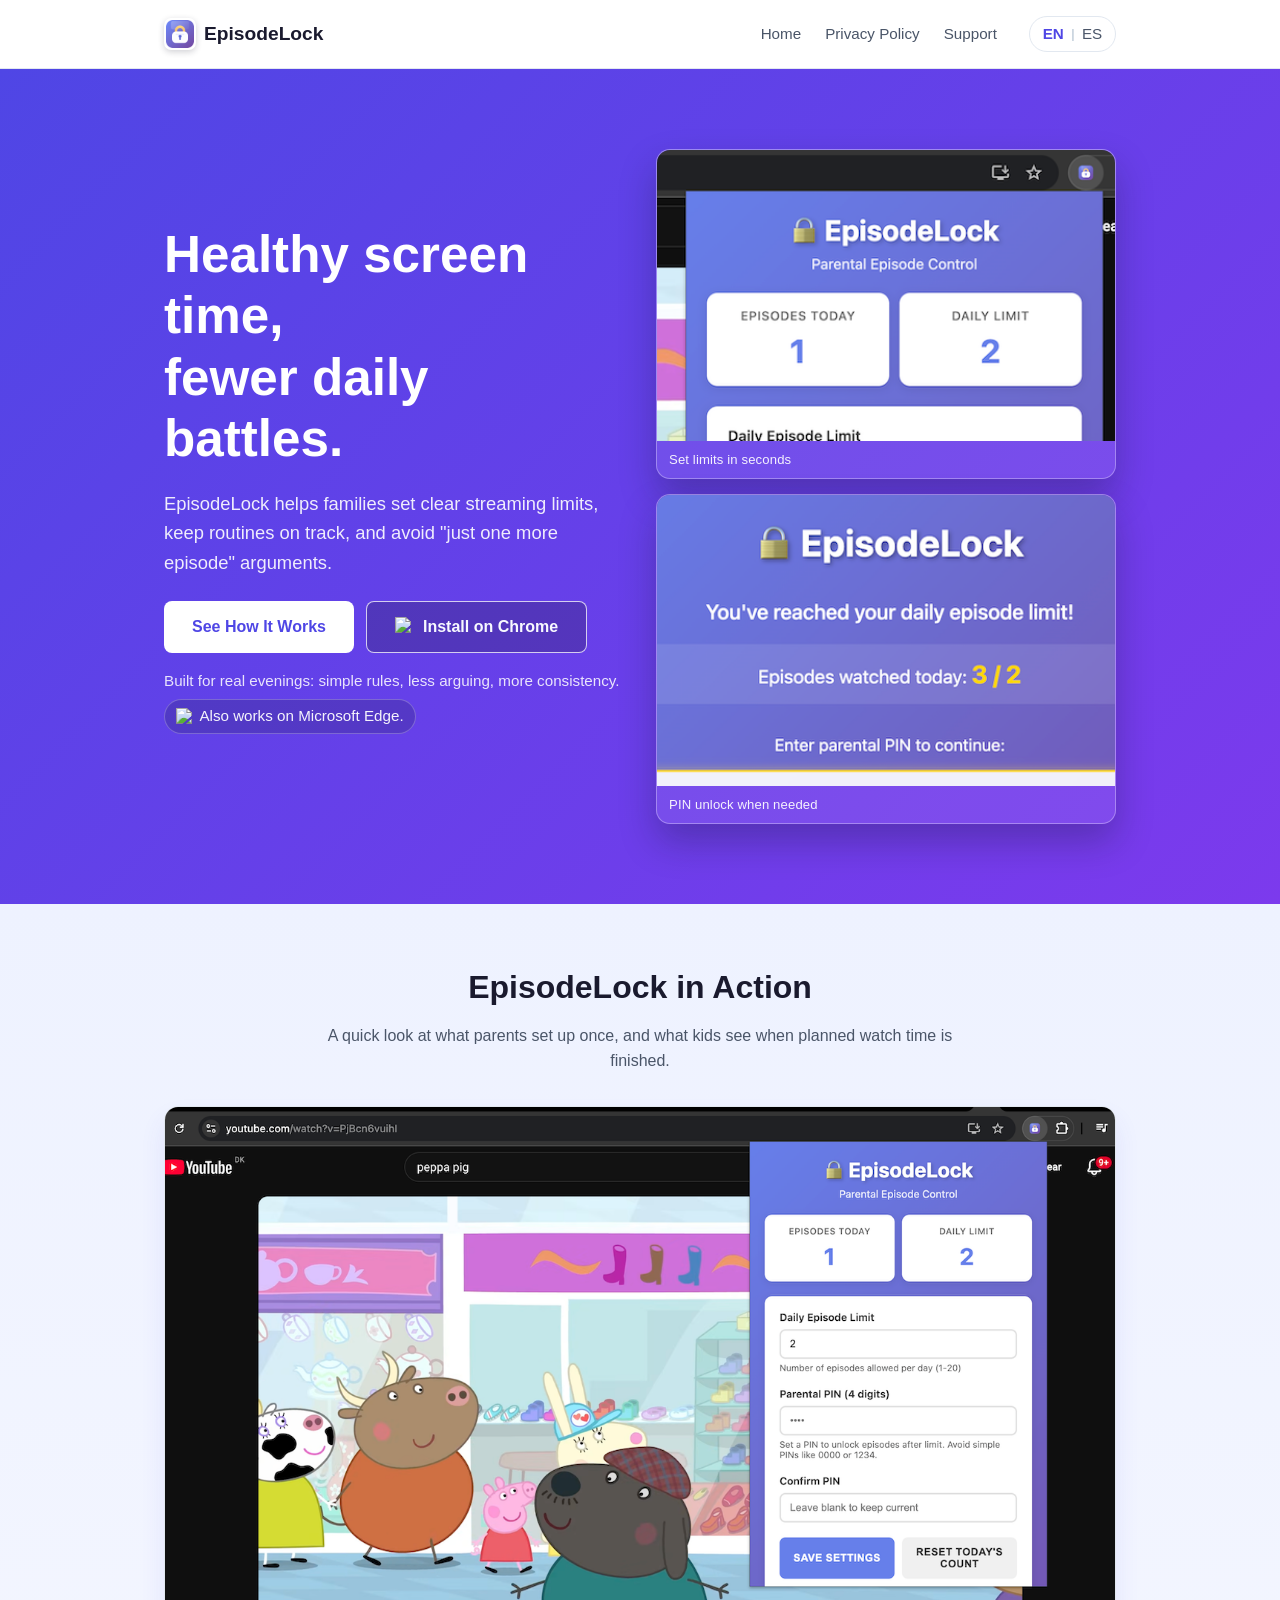
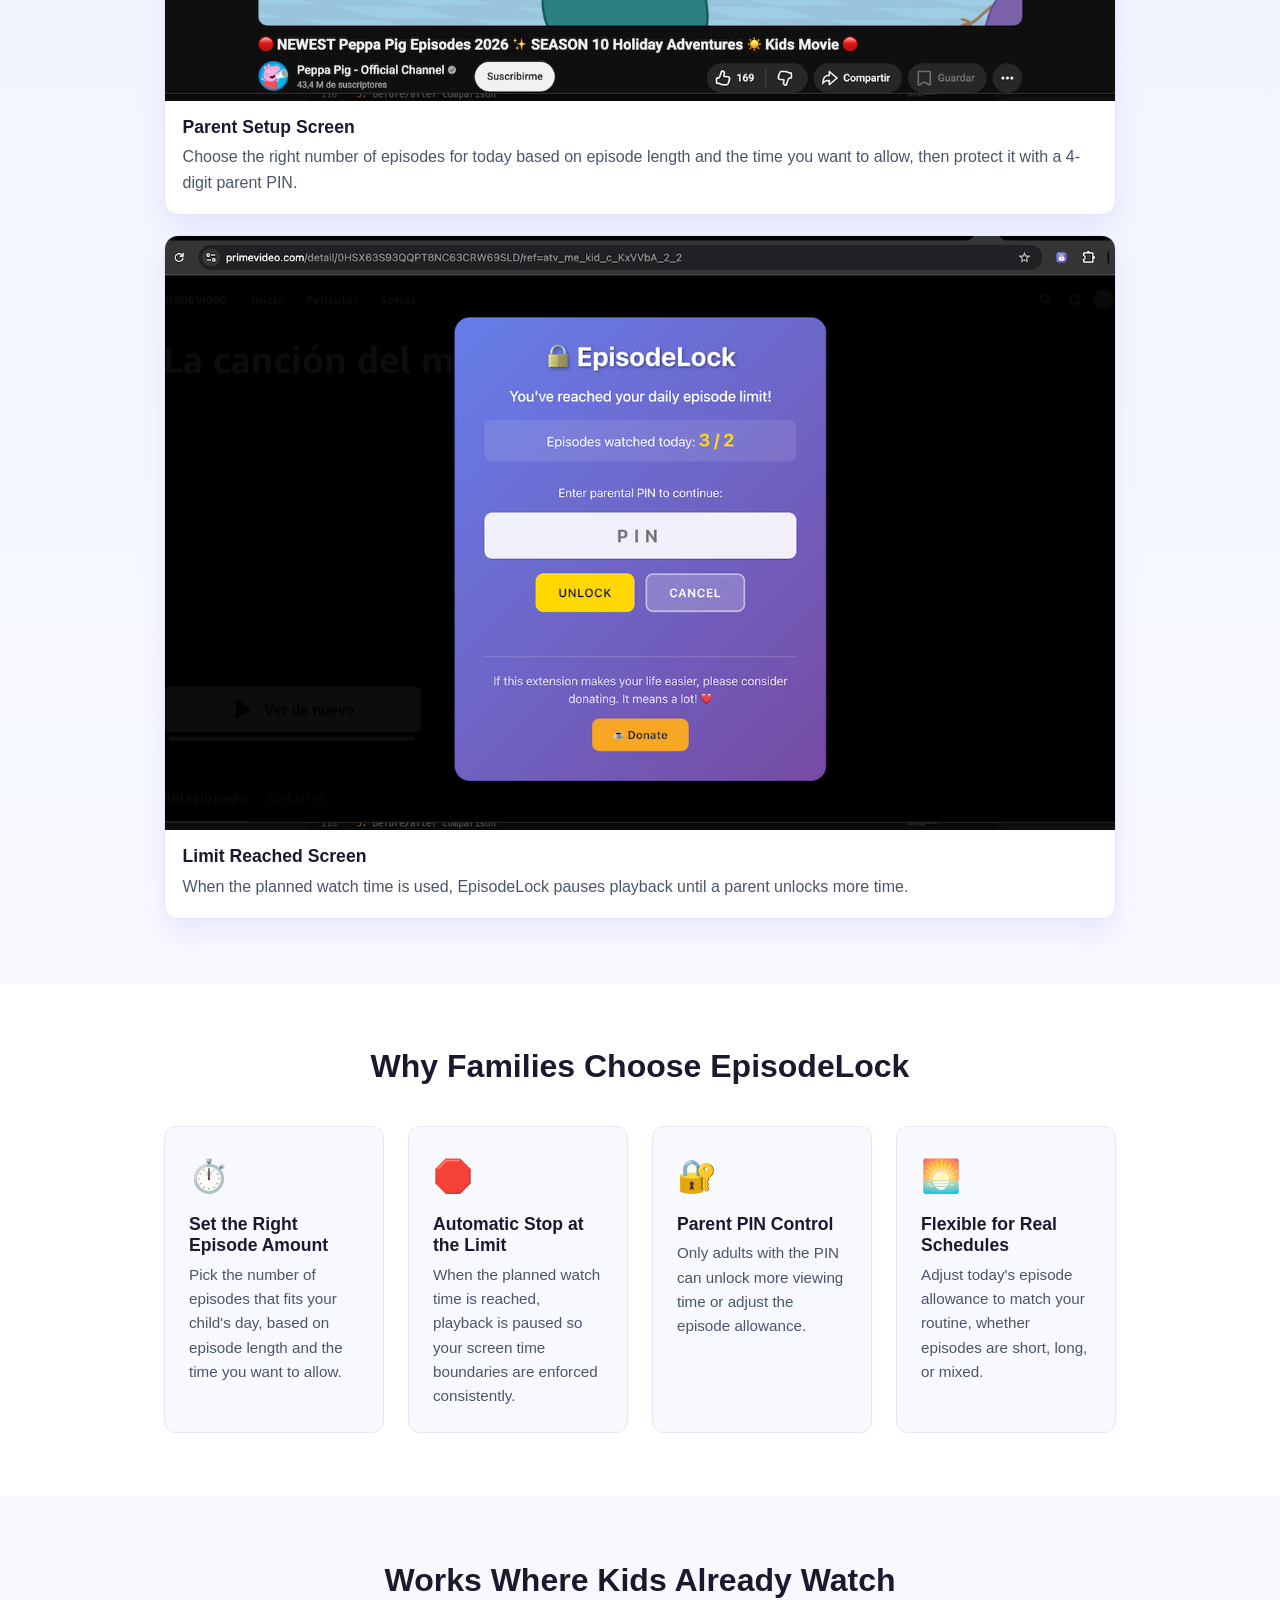
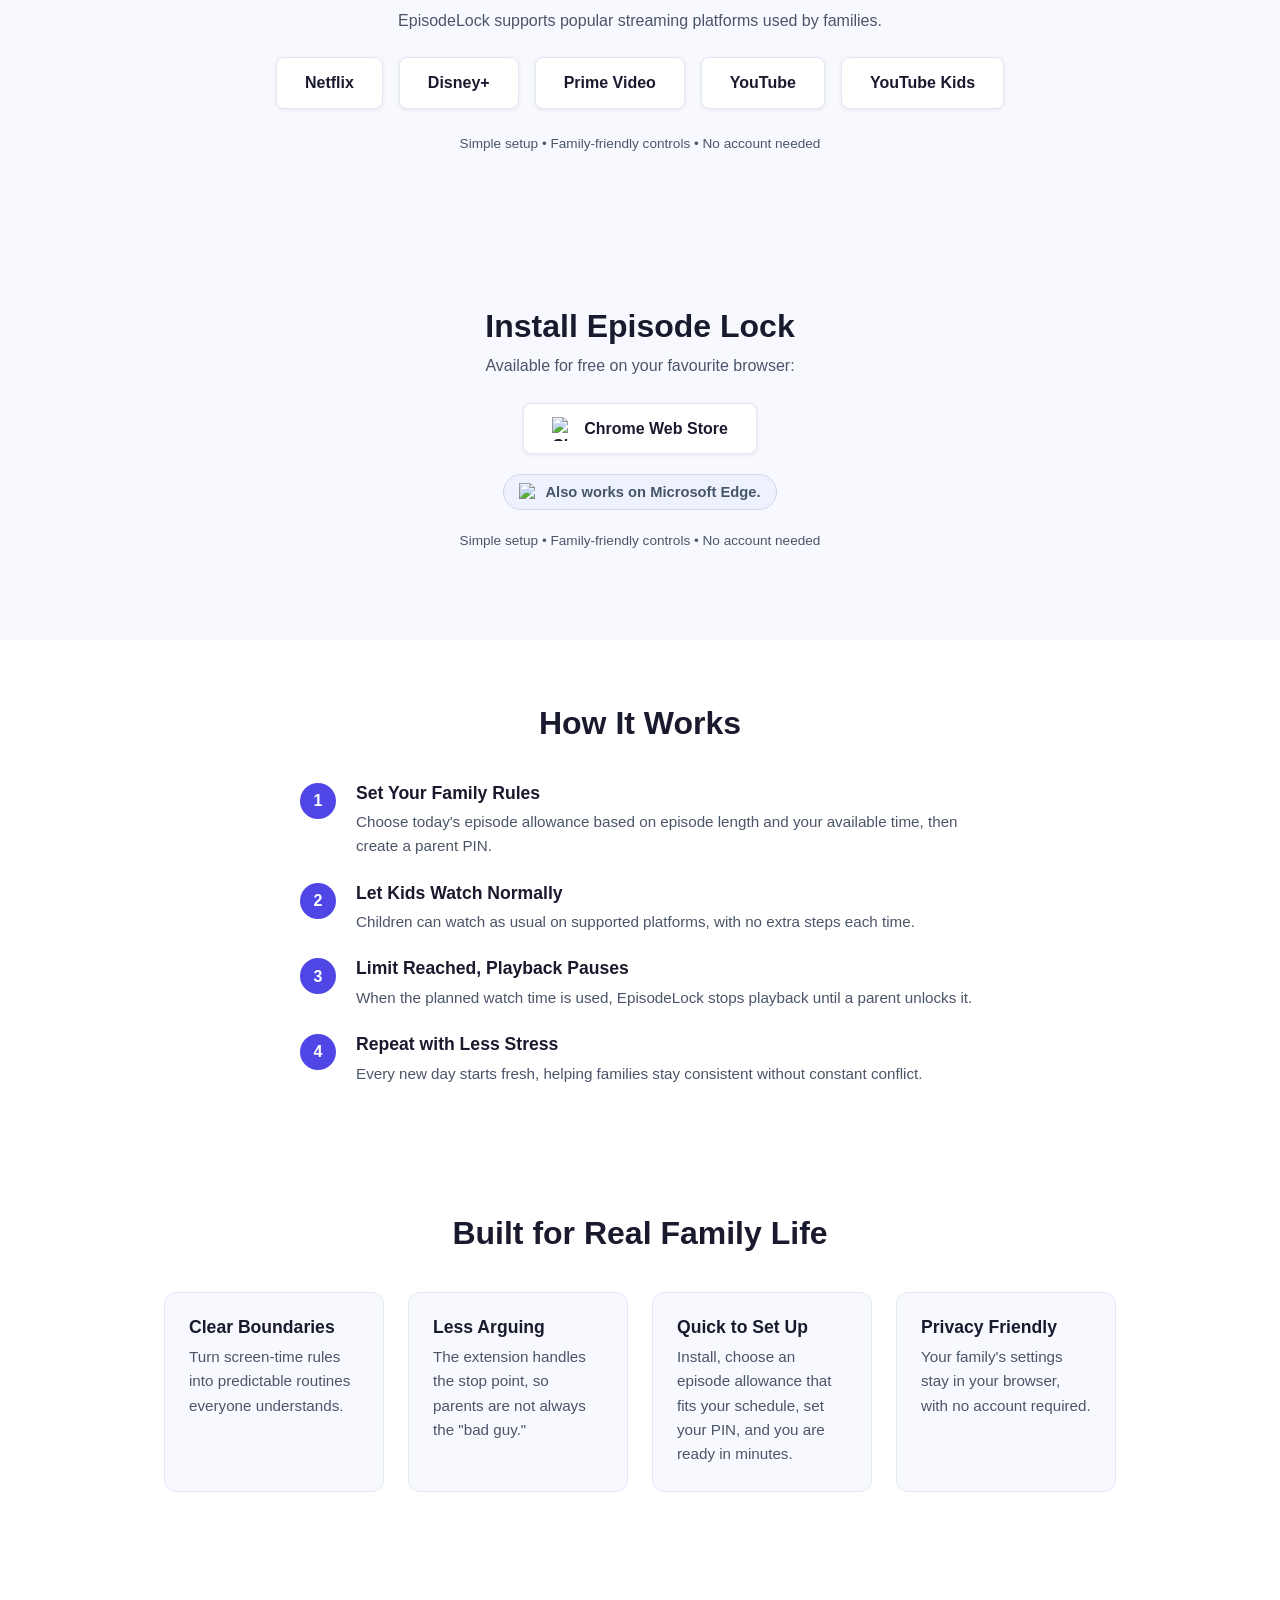
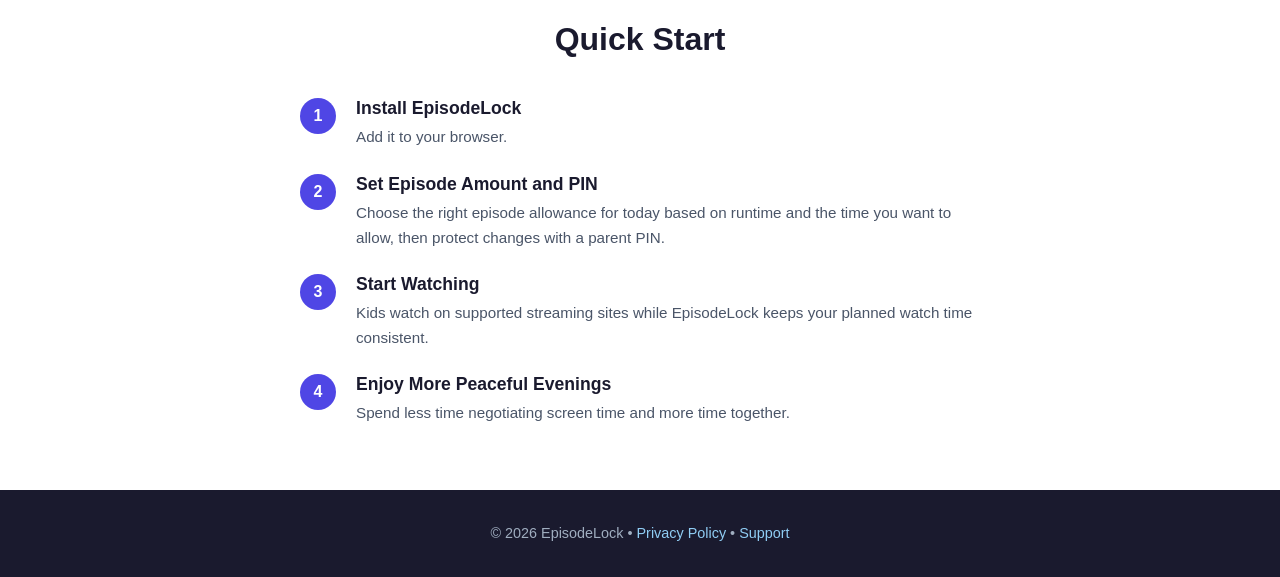
==== index.html @ 313ace05 "fix: use absolute URLs for og:image and twitter:image meta tags Agent-Logs-Url: https://github.com/j" ====
<!DOCTYPE html>
<html lang="en">
<head>
  <meta charset="UTF-8" />
  <meta name="viewport" content="width=device-width, initial-scale=1.0" />
  <title>EpisodeLock - Browser Extension</title>
  <meta name="description" content="EpisodeLock helps families choose the right number of episodes based on episode length and available screen time, with simple PIN-protected controls." />
  <meta property="og:title" content="EpisodeLock - Browser Extension" />
  <meta property="og:description" content="Set the right episode allowance for today based on runtime and available time, with PIN-protected controls that reduce screen-time battles." />
  <meta property="og:image" content="https://jorsang1.github.io/episode-lock-info/images/episodelock-1400x280.png" />
  <meta property="og:type" content="website" />
  <meta name="twitter:card" content="summary_large_image" />
  <meta name="twitter:title" content="EpisodeLock - Browser Extension" />
  <meta name="twitter:description" content="Healthy screen time, fewer daily battles." />
  <meta name="twitter:image" content="https://jorsang1.github.io/episode-lock-info/images/episodelock-1400x280.png" />
  <meta name="google-site-verification" content="Gxya4BKKvPz0ZRRCzI59d0jBQWwYdfY_q6pcaC4H4JQ" />
  <link rel="alternate" hreflang="en" href="https://jorsang1.github.io/episode-lock-info/index.html" />
  <link rel="alternate" hreflang="es-ES" href="https://jorsang1.github.io/episode-lock-info/es/index.html" />
  <link rel="alternate" hreflang="x-default" href="https://jorsang1.github.io/episode-lock-info/index.html" />
  <link rel="canonical" href="https://jorsang1.github.io/episode-lock-info/index.html" />
  <link rel="icon" type="image/png" sizes="16x16" href="icons/icon16.png" />
  <link rel="icon" type="image/png" sizes="48x48" href="icons/icon48.png" />
  <link rel="apple-touch-icon" sizes="128x128" href="icons/icon128.png" />
  <link rel="stylesheet" href="style.css" />
</head>
<body>
  <header class="site-header">
    <div class="container">
      <div class="logo">
        <img class="logo-icon-image" src="icons/icon48.png" width="32" height="32" alt="EpisodeLock logo" />
        <span class="logo-text">EpisodeLock</span>
      </div>
      <nav>
        <a href="index.html">Home</a>
        <a href="privacy.html">Privacy Policy</a>
        <a href="support.html">Support</a>
        <div class="locale-switcher" aria-label="Language selector">
          <a href="index.html" class="locale-link active" hreflang="en" aria-current="true">EN</a>
          <span class="locale-sep" aria-hidden="true">|</span>
          <a href="es/index.html" class="locale-link" hreflang="es-ES">ES</a>
        </div>
      </nav>
    </div>
  </header>

  <main>
    <section class="hero">
      <div class="container">
        <div class="hero-grid">
          <div class="hero-copy">
            <h1>Healthy screen time,<br />fewer daily battles.</h1>
            <p class="hero-subtitle">
              EpisodeLock helps families set clear streaming limits, keep routines on track,
              and avoid "just one more episode" arguments.
            </p>
            <div class="hero-actions">
              <a href="#how-it-works" class="btn btn-primary">See How It Works</a>
              <a href="https://chromewebstore.google.com/detail/episodelock/emfifgaajiljdgepebdibnikncleecpb" class="btn btn-ghost" target="_blank" rel="noopener noreferrer"><img src="https://upload.wikimedia.org/wikipedia/commons/a/a5/Google_Chrome_icon_%28September_2014%29.svg" alt="Chrome" width="20" height="20" /> Install on Chrome</a>
            </div>
            <p class="hero-note hero-note-main">Built for real evenings: simple rules, less arguing, more consistency.</p>
            <p class="hero-note hero-note-support"><img class="hero-note-icon" src="https://upload.wikimedia.org/wikipedia/commons/9/98/Microsoft_Edge_logo_%282019%29.svg" alt="Edge" width="16" height="16" /> Also works on Microsoft Edge.</p>
          </div>
          <div class="hero-media" aria-label="EpisodeLock interface previews">
            <figure class="hero-shot hero-shot-settings">
              <img src="images/episodelock-440x280%20-%201.png" alt="EpisodeLock settings panel showing episode allowance based on runtime and parental PIN controls" width="440" height="280" />
              <figcaption>Set limits in seconds</figcaption>
            </figure>
            <figure class="hero-shot hero-shot-limit">
              <img src="images/episodelock-440x280%20-%202.png" alt="EpisodeLock limit reached modal requesting parental PIN" width="440" height="280" />
              <figcaption>PIN unlock when needed</figcaption>
            </figure>
          </div>
        </div>
      </div>
    </section>

    <section class="showcase" id="in-action">
      <div class="container">
        <h2>EpisodeLock in Action</h2>
        <p class="showcase-subtitle">A quick look at what parents set up once, and what kids see when planned watch time is finished.</p>
        <div class="showcase-grid">
          <article class="showcase-card">
            <img src="images/episodelock-1280x800%20-%201%20-%20options.png" alt="EpisodeLock options panel displayed over a streaming page" loading="lazy" width="1280" height="800" />
            <div class="showcase-copy">
              <h3>Parent Setup Screen</h3>
              <p>Choose the right number of episodes for today based on episode length and the time you want to allow, then protect it with a 4-digit parent PIN.</p>
            </div>
          </article>
          <article class="showcase-card">
            <img src="images/episodelock-1280x800%20-%202%20-%20limit%20reach.png" alt="EpisodeLock limit reached modal showing the child watched more episodes than allowed" loading="lazy" width="1280" height="800" />
            <div class="showcase-copy">
              <h3>Limit Reached Screen</h3>
              <p>When the planned watch time is used, EpisodeLock pauses playback until a parent unlocks more time.</p>
            </div>
          </article>
        </div>
      </div>
    </section>

    <section class="features" id="features">
      <div class="container">
        <h2>Why Families Choose EpisodeLock</h2>
        <div class="feature-grid">
          <div class="feature-card">
            <div class="feature-icon">⏱️</div>
            <h3>Set the Right Episode Amount</h3>
            <p>Pick the number of episodes that fits your child&apos;s day, based on episode length and the time you want to allow.</p>
          </div>
          <div class="feature-card">
            <div class="feature-icon">🛑</div>
            <h3>Automatic Stop at the Limit</h3>
            <p>When the planned watch time is reached, playback is paused so your screen time boundaries are enforced consistently.</p>
          </div>
          <div class="feature-card">
            <div class="feature-icon">🔐</div>
            <h3>Parent PIN Control</h3>
            <p>Only adults with the PIN can unlock more viewing time or adjust the episode allowance.</p>
          </div>
          <div class="feature-card">
            <div class="feature-icon">🌅</div>
            <h3>Flexible for Real Schedules</h3>
            <p>Adjust today&apos;s episode allowance to match your routine, whether episodes are short, long, or mixed.</p>
          </div>
        </div>
      </div>
    </section>

    <section class="install" id="platforms">
      <div class="container">
        <h2>Works Where Kids Already Watch</h2>
        <p>EpisodeLock supports popular streaming platforms used by families.</p>
        <div class="install-buttons">
          <span class="btn btn-browser">Netflix</span>
          <span class="btn btn-browser">Disney+</span>
          <span class="btn btn-browser">Prime Video</span>
          <span class="btn btn-browser">YouTube</span>
          <span class="btn btn-browser">YouTube Kids</span>
        </div>
        <p class="note">Simple setup &bull; Family-friendly controls &bull; No account needed</p>
      </div>
    </section>

    <section class="install" id="install">
      <div class="container">
        <h2>Install Episode Lock</h2>
        <p>Available for free on your favourite browser:</p>
        <div class="install-buttons">
          <a href="https://chromewebstore.google.com/detail/episodelock/emfifgaajiljdgepebdibnikncleecpb" class="btn btn-browser" target="_blank">
            <img src="https://upload.wikimedia.org/wikipedia/commons/a/a5/Google_Chrome_icon_%28September_2014%29.svg" alt="Chrome" width="24" height="24" />
            Chrome Web Store
          </a>
          <!-- <a href="#" class="btn btn-browser">
            <img src="https://upload.wikimedia.org/wikipedia/commons/a/a0/Firefox_logo%2C_2019.svg" alt="Firefox" width="24" height="24" />
            Firefox Add-ons
          </a> -->
        </div>
        <p class="note install-support-note"><img src="https://upload.wikimedia.org/wikipedia/commons/9/98/Microsoft_Edge_logo_%282019%29.svg" alt="Edge" width="16" height="16" /> Also works on Microsoft Edge.</p>
        <p class="note">Simple setup &bull; Family-friendly controls &bull; No account needed</p>
      </div>

    </section>


    <section class="how-it-works" id="how-it-works">
      <div class="container">
        <h2>How It Works</h2>
        <ol class="steps">
          <li>
            <span class="step-number">1</span>
            <div>
              <h3>Set Your Family Rules</h3>
              <p>Choose today&apos;s episode allowance based on episode length and your available time, then create a parent PIN.</p>
            </div>
          </li>
          <li>
            <span class="step-number">2</span>
            <div>
              <h3>Let Kids Watch Normally</h3>
              <p>Children can watch as usual on supported platforms, with no extra steps each time.</p>
            </div>
          </li>
          <li>
            <span class="step-number">3</span>
            <div>
              <h3>Limit Reached, Playback Pauses</h3>
              <p>When the planned watch time is used, EpisodeLock stops playback until a parent unlocks it.</p>
            </div>
          </li>
          <li>
            <span class="step-number">4</span>
            <div>
              <h3>Repeat with Less Stress</h3>
              <p>Every new day starts fresh, helping families stay consistent without constant conflict.</p>
            </div>
          </li>
        </ol>
      </div>
    </section>

    <section class="features" id="benefits">
      <div class="container">
        <h2>Built for Real Family Life</h2>
        <div class="feature-grid">
          <div class="feature-card">
            <h3>Clear Boundaries</h3>
            <p>Turn screen-time rules into predictable routines everyone understands.</p>
          </div>
          <div class="feature-card">
            <h3>Less Arguing</h3>
            <p>The extension handles the stop point, so parents are not always the "bad guy."</p>
          </div>
          <div class="feature-card">
            <h3>Quick to Set Up</h3>
            <p>Install, choose an episode allowance that fits your schedule, set your PIN, and you are ready in minutes.</p>
          </div>
          <div class="feature-card">
            <h3>Privacy Friendly</h3>
            <p>Your family&apos;s settings stay in your browser, with no account required.</p>
          </div>
        </div>
      </div>
    </section>

    <section class="how-it-works" id="quick-start">
      <div class="container">
        <h2>Quick Start</h2>
        <ol class="steps">
          <li>
            <span class="step-number">1</span>
            <div>
              <h3>Install EpisodeLock</h3>
              <p>Add it to your browser.</p>
            </div>
          </li>
          <li>
            <span class="step-number">2</span>
            <div>
              <h3>Set Episode Amount and PIN</h3>
              <p>Choose the right episode allowance for today based on runtime and the time you want to allow, then protect changes with a parent PIN.</p>
            </div>
          </li>
          <li>
            <span class="step-number">3</span>
            <div>
              <h3>Start Watching</h3>
              <p>Kids watch on supported streaming sites while EpisodeLock keeps your planned watch time consistent.</p>
            </div>
          </li>
          <li>
            <span class="step-number">4</span>
            <div>
              <h3>Enjoy More Peaceful Evenings</h3>
              <p>Spend less time negotiating screen time and more time together.</p>
            </div>
          </li>
        </ol>
      </div>
    </section>
  </main>

  <footer class="site-footer">
    <div class="container">
      <p>&copy; 2026 EpisodeLock &bull; <a href="privacy.html">Privacy Policy</a> &bull; <a href="support.html">Support</a></p>
    </div>
  </footer>
</body>
</html>
---- style.css ----
/* =============================================
   Episode Lock – Global Stylesheet
   ============================================= */

/* ----- Reset & Base ----- */
*, *::before, *::after {
  box-sizing: border-box;
  margin: 0;
  padding: 0;
}

html {
  scroll-behavior: smooth;
}

body {
  font-family: -apple-system, BlinkMacSystemFont, "Segoe UI", Roboto, Helvetica, Arial, sans-serif;
  font-size: 16px;
  line-height: 1.6;
  color: #1a1a2e;
  background: #f8f9ff;
}

/* ----- Layout ----- */
.container {
  max-width: 1000px;
  margin: 0 auto;
  padding: 0 1.5rem;
}

/* ----- Typography ----- */
h1, h2, h3 {
  line-height: 1.2;
  font-weight: 700;
}

h1 { font-size: clamp(2rem, 5vw, 3.2rem); }
h2 { font-size: clamp(1.4rem, 3vw, 2rem); margin-bottom: 1rem; }
h3 { font-size: 1.1rem; margin-bottom: 0.4rem; }

a {
  color: #4f46e5;
  text-decoration: none;
}
a:hover { text-decoration: underline; }

/* ----- Header ----- */
.site-header {
  background: #fff;
  border-bottom: 1px solid #e2e8f0;
  position: sticky;
  top: 0;
  z-index: 100;
}

.site-header .container {
  display: flex;
  align-items: center;
  justify-content: space-between;
  padding-top: 1rem;
  padding-bottom: 1rem;
}

.logo {
  display: flex;
  align-items: center;
  gap: 0.5rem;
  font-size: 1.2rem;
  font-weight: 700;
  color: #1a1a2e;
}

.logo-icon-image {
  width: 2rem;
  height: 2rem;
  border-radius: 0.45rem;
  box-shadow: 0 2px 6px rgba(26, 26, 46, 0.2);
}

nav {
  display: flex;
  align-items: center;
  gap: 1.5rem;
}

nav a {
  color: #4a5568;
  font-weight: 500;
  font-size: 0.95rem;
}
nav a:hover { color: #4f46e5; text-decoration: none; }

/* ----- Locale Switcher ----- */
.locale-switcher {
  display: inline-flex;
  align-items: center;
  gap: 0.3rem;
  font-size: 0.85rem;
  font-weight: 600;
  border: 1px solid #e2e8f0;
  border-radius: 999px;
  padding: 0.2rem 0.65rem;
  color: #4a5568;
  margin-left: 0.5rem;
}

.locale-switcher .locale-link {
  color: #4a5568;
  text-decoration: none;
  padding: 0.1rem 0.15rem;
}

.locale-switcher .locale-link:hover {
  color: #4f46e5;
}

.locale-switcher .locale-link.active {
  color: #4f46e5;
  font-weight: 700;
}

.locale-switcher .locale-sep {
  color: #cbd5e0;
  user-select: none;
}

/* ----- Hero ----- */
.hero {
  background: linear-gradient(135deg, #4f46e5 0%, #7c3aed 100%);
  color: #fff;
  padding: 5rem 0;
}

.hero-grid {
  display: grid;
  grid-template-columns: 1fr 1fr;
  align-items: center;
  gap: 2rem;
}

.hero h1 {
  margin-bottom: 1.2rem;
  max-width: 14ch;
}

.hero-subtitle {
  font-size: 1.15rem;
  opacity: 0.9;
  max-width: 520px;
  margin-bottom: 1.5rem;
}

.hero-actions {
  display: flex;
  gap: 0.75rem;
  flex-wrap: wrap;
  margin-bottom: 1rem;
}

.hero-note {
  font-size: 0.95rem;
  color: rgba(255, 255, 255, 0.86);
  margin-top: 0.55rem;
}

.hero-note-main {
  font-weight: 500;
}

.hero-note-support {
  display: inline-flex;
  align-items: center;
  gap: 0.45rem;
  margin-top: 0.35rem;
  padding: 0.28rem 0.7rem;
  border-radius: 999px;
  border: 1px solid rgba(255, 255, 255, 0.24);
  background: rgba(15, 23, 42, 0.18);
  color: rgba(255, 255, 255, 0.94);
}

.hero-note-icon {
  width: 16px;
  height: 16px;
  flex-shrink: 0;
  display: block;
}

.hero-media {
  display: grid;
  grid-template-columns: 1fr;
  gap: 0.9rem;
}

.hero-shot {
  border-radius: 14px;
  overflow: hidden;
  border: 1px solid rgba(255, 255, 255, 0.32);
  box-shadow: 0 18px 36px rgba(15, 23, 42, 0.28);
  background: rgba(255, 255, 255, 0.08);
}

.hero-shot img {
  width: 100%;
  height: auto;
  display: block;
}

.hero-shot figcaption {
  padding: 0.5rem 0.75rem;
  font-size: 0.82rem;
  letter-spacing: 0.01em;
  color: rgba(255, 255, 255, 0.92);
}

/* ----- Buttons ----- */
.btn {
  display: inline-flex;
  align-items: center;
  gap: 0.5rem;
  padding: 0.75rem 1.75rem;
  border-radius: 8px;
  font-weight: 600;
  font-size: 1rem;
  cursor: pointer;
  transition: opacity 0.2s, transform 0.1s;
  text-decoration: none;
}
.btn:hover { opacity: 0.9; transform: translateY(-1px); text-decoration: none; }
.btn:active { transform: translateY(0); }

.btn-primary {
  background: #fff;
  color: #4f46e5;
}

.btn-ghost {
  color: #f8f9ff;
  border: 1px solid rgba(255, 255, 255, 0.75);
  background: rgba(26, 26, 46, 0.24);
}

.btn-ghost:hover {
  background: rgba(26, 26, 46, 0.34);
}

.btn-browser {
  background: #fff;
  color: #1a1a2e;
  border: 1px solid #e2e8f0;
  box-shadow: 0 1px 4px rgba(0,0,0,0.07);
}
.btn-browser:hover { background: #f8f9ff; }

/* ----- Features ----- */
.features {
  padding: 4rem 0;
  background: #fff;
}

.features h2 {
  text-align: center;
  margin-bottom: 2.5rem;
}

.feature-grid {
  display: grid;
  grid-template-columns: repeat(auto-fit, minmax(210px, 1fr));
  gap: 1.5rem;
}

.feature-card {
  background: #f8f9ff;
  border: 1px solid #e2e8f0;
  border-radius: 12px;
  padding: 1.5rem;
}

.feature-icon {
  font-size: 2rem;
  margin-bottom: 0.75rem;
}

.feature-card p {
  color: #4a5568;
  font-size: 0.95rem;
}

.feature-card table {
  width: 100%;
  border-collapse: collapse;
  margin-top: 0.5rem;
  font-size: 0.9rem;
}

.feature-card th,
.feature-card td {
  border: 1px solid #dbe1ec;
  padding: 0.45rem 0.55rem;
  text-align: left;
  vertical-align: top;
}

.feature-card th {
  background: #edf2ff;
  color: #2d3748;
}

.feature-card ul,
.feature-card ol {
  padding-left: 1.2rem;
  margin-top: 0.4rem;
}

.feature-card li {
  color: #4a5568;
  font-size: 0.95rem;
  margin-bottom: 0.25rem;
}

/* ----- Screenshot Showcase ----- */
.showcase {
  padding: 4rem 0;
  background: linear-gradient(180deg, #eef2ff 0%, #f8f9ff 100%);
}

.showcase h2,
.showcase-subtitle {
  text-align: center;
}

.showcase-subtitle {
  color: #4a5568;
  margin: 0 auto 2rem;
  max-width: 680px;
}

.showcase-grid {
  display: grid;
  gap: 1.25rem;
}

.showcase-card {
  background: #fff;
  border: 1px solid #e2e8f0;
  border-radius: 14px;
  overflow: hidden;
  box-shadow: 0 14px 26px rgba(79, 70, 229, 0.09);
}

.showcase-card img {
  width: 100%;
  height: auto;
  display: block;
}

.showcase-copy {
  padding: 1rem 1.1rem 1.2rem;
}

.showcase-copy p {
  color: #4a5568;
  margin: 0;
}

/* ----- Install ----- */
.install {
  padding: 4rem 0;
  text-align: center;
}

.install h2 { margin-bottom: 0.5rem; }
.install > .container > p { color: #4a5568; margin-bottom: 1.5rem; }

.install-buttons {
  display: flex;
  justify-content: center;
  flex-wrap: wrap;
  gap: 1rem;
  margin-bottom: 1.5rem;
}

.note {
  font-size: 0.85rem;
  color: #718096;
}

.install > .container > p.install-support-note {
  display: inline-flex;
  align-items: center;
  justify-content: center;
  gap: 0.5rem;
  margin: -0.25rem auto 1.25rem;
  padding: 0.5rem 0.95rem;
  border-radius: 999px;
  border: 1px solid #cfd6e6;
  background: #eef2ff;
  color: #475569;
  font-size: 0.92rem;
  font-weight: 600;
  line-height: 1.2;
}

.install-support-note img {
  display: block;
  width: 18px;
  height: 18px;
}

/* ----- How It Works ----- */
.how-it-works {
  padding: 4rem 0;
  background: #fff;
}

.how-it-works h2 {
  text-align: center;
  margin-bottom: 2.5rem;
}

.steps {
  list-style: none;
  display: flex;
  flex-direction: column;
  gap: 1.5rem;
  max-width: 680px;
  margin: 0 auto;
}

.steps li {
  display: flex;
  align-items: flex-start;
  gap: 1.25rem;
}

.step-number {
  flex-shrink: 0;
  width: 2.25rem;
  height: 2.25rem;
  background: #4f46e5;
  color: #fff;
  border-radius: 50%;
  display: flex;
  align-items: center;
  justify-content: center;
  font-weight: 700;
  font-size: 1rem;
}

.steps p { color: #4a5568; font-size: 0.95rem; }

pre {
  background: #f3f5ff;
  border: 1px solid #e2e8f0;
  border-radius: 8px;
  padding: 0.9rem;
  overflow-x: auto;
  font-size: 0.86rem;
  line-height: 1.45;
  color: #1f2937;
  white-space: pre;
}

/* ----- Footer ----- */
.site-footer {
  background: #1a1a2e;
  color: #a0aec0;
  padding: 2rem 0;
  text-align: center;
  font-size: 0.9rem;
}

.site-footer a {
  color: #90cdf4;
}
.site-footer a:hover { color: #fff; }

/* ----- Privacy & Support pages ----- */
.page-content {
  padding: 3rem 0 5rem;
  max-width: 720px;
  margin: 0 auto;
}

.page-content h1 {
  margin-bottom: 0.5rem;
}

.page-content .subtitle {
  color: #718096;
  margin-bottom: 2rem;
  font-size: 0.95rem;
}

.page-content h2 {
  margin-top: 2rem;
  margin-bottom: 0.6rem;
  font-size: 1.2rem;
}

.page-content p,
.page-content li {
  color: #4a5568;
  margin-bottom: 0.75rem;
}

.page-content ul,
.page-content ol {
  padding-left: 1.4rem;
}

.page-content a { font-weight: 500; }

/* ----- FAQ / Accordion (support page) ----- */
.faq-list {
  list-style: none;
  padding: 0;
  margin-top: 1rem;
}

.faq-item {
  border: 1px solid #e2e8f0;
  border-radius: 8px;
  margin-bottom: 0.75rem;
  overflow: hidden;
}

.faq-question {
  width: 100%;
  background: #fff;
  border: none;
  padding: 1rem 1.25rem;
  text-align: left;
  font-size: 1rem;
  font-weight: 600;
  color: #1a1a2e;
  cursor: pointer;
  display: flex;
  justify-content: space-between;
  align-items: center;
}
.faq-question:hover { background: #f8f9ff; }

.faq-answer {
  display: none;
  padding: 0 1.25rem 1rem;
  color: #4a5568;
  font-size: 0.95rem;
}

.faq-item.open .faq-answer { display: block; }
.faq-item.open .faq-chevron { transform: rotate(180deg); }

.faq-chevron {
  transition: transform 0.2s;
  font-style: normal;
}

/* ----- Responsive ----- */
@media (max-width: 600px) {
  .site-header .container {
    flex-direction: column;
    gap: 0.75rem;
    text-align: center;
  }

  .hero-grid {
    grid-template-columns: 1fr;
    gap: 1.2rem;
  }

  .hero-copy {
    text-align: center;
  }

  .hero h1,
  .hero-subtitle {
    margin-left: auto;
    margin-right: auto;
  }

  .hero-actions {
    justify-content: center;
  }

  .hero { padding: 3.5rem 0; }
}
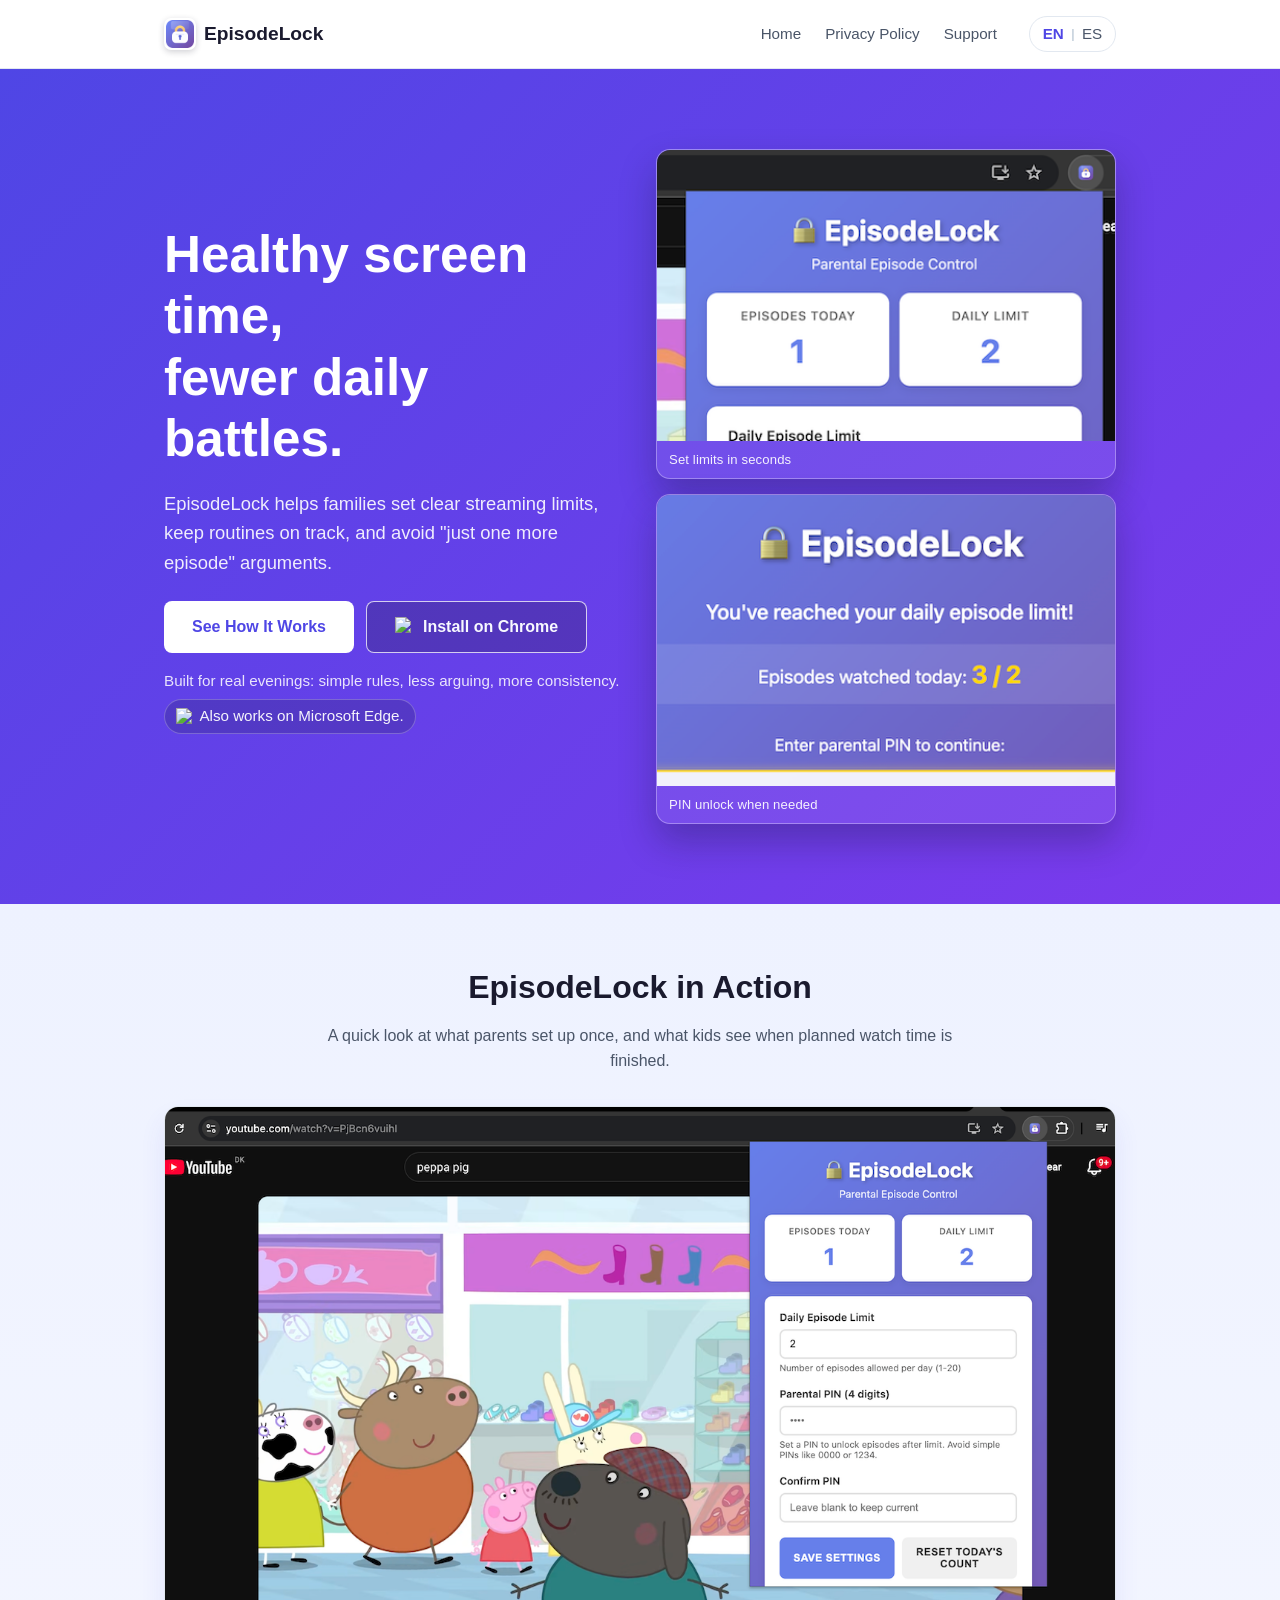
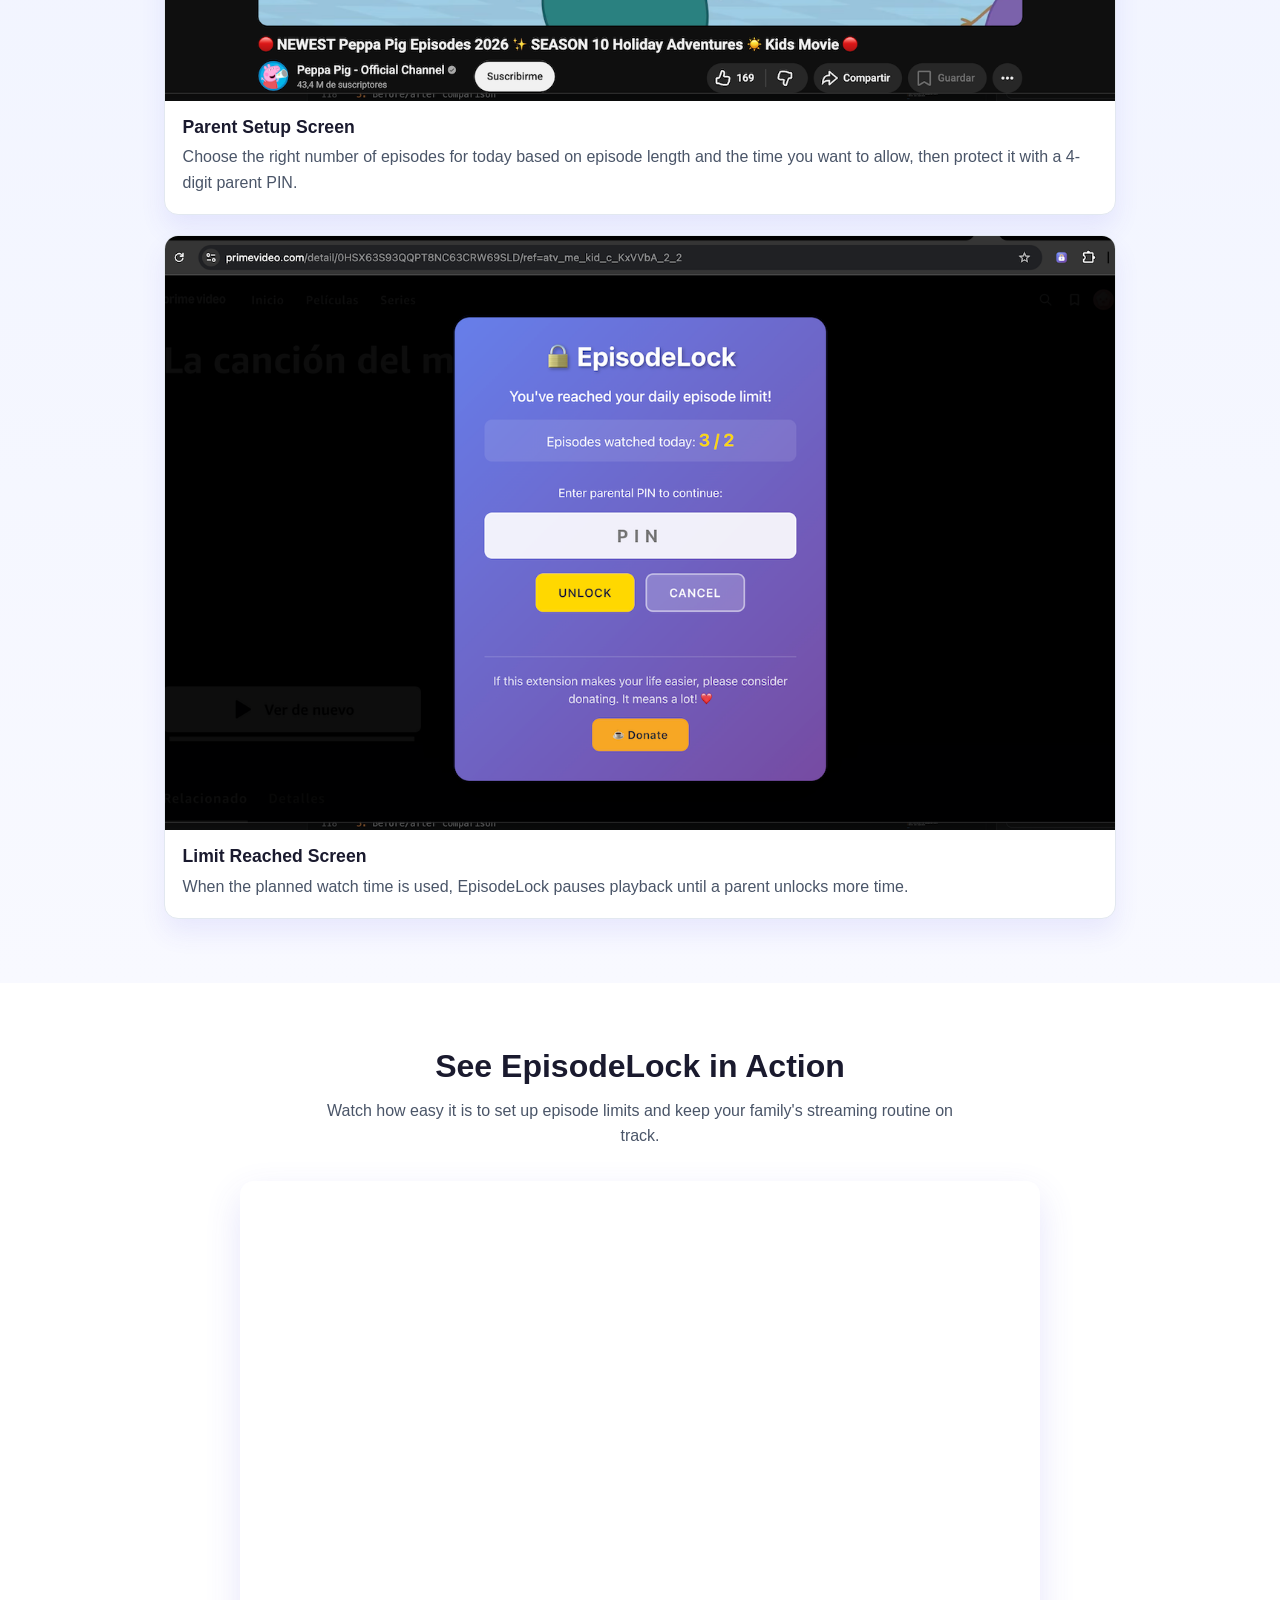
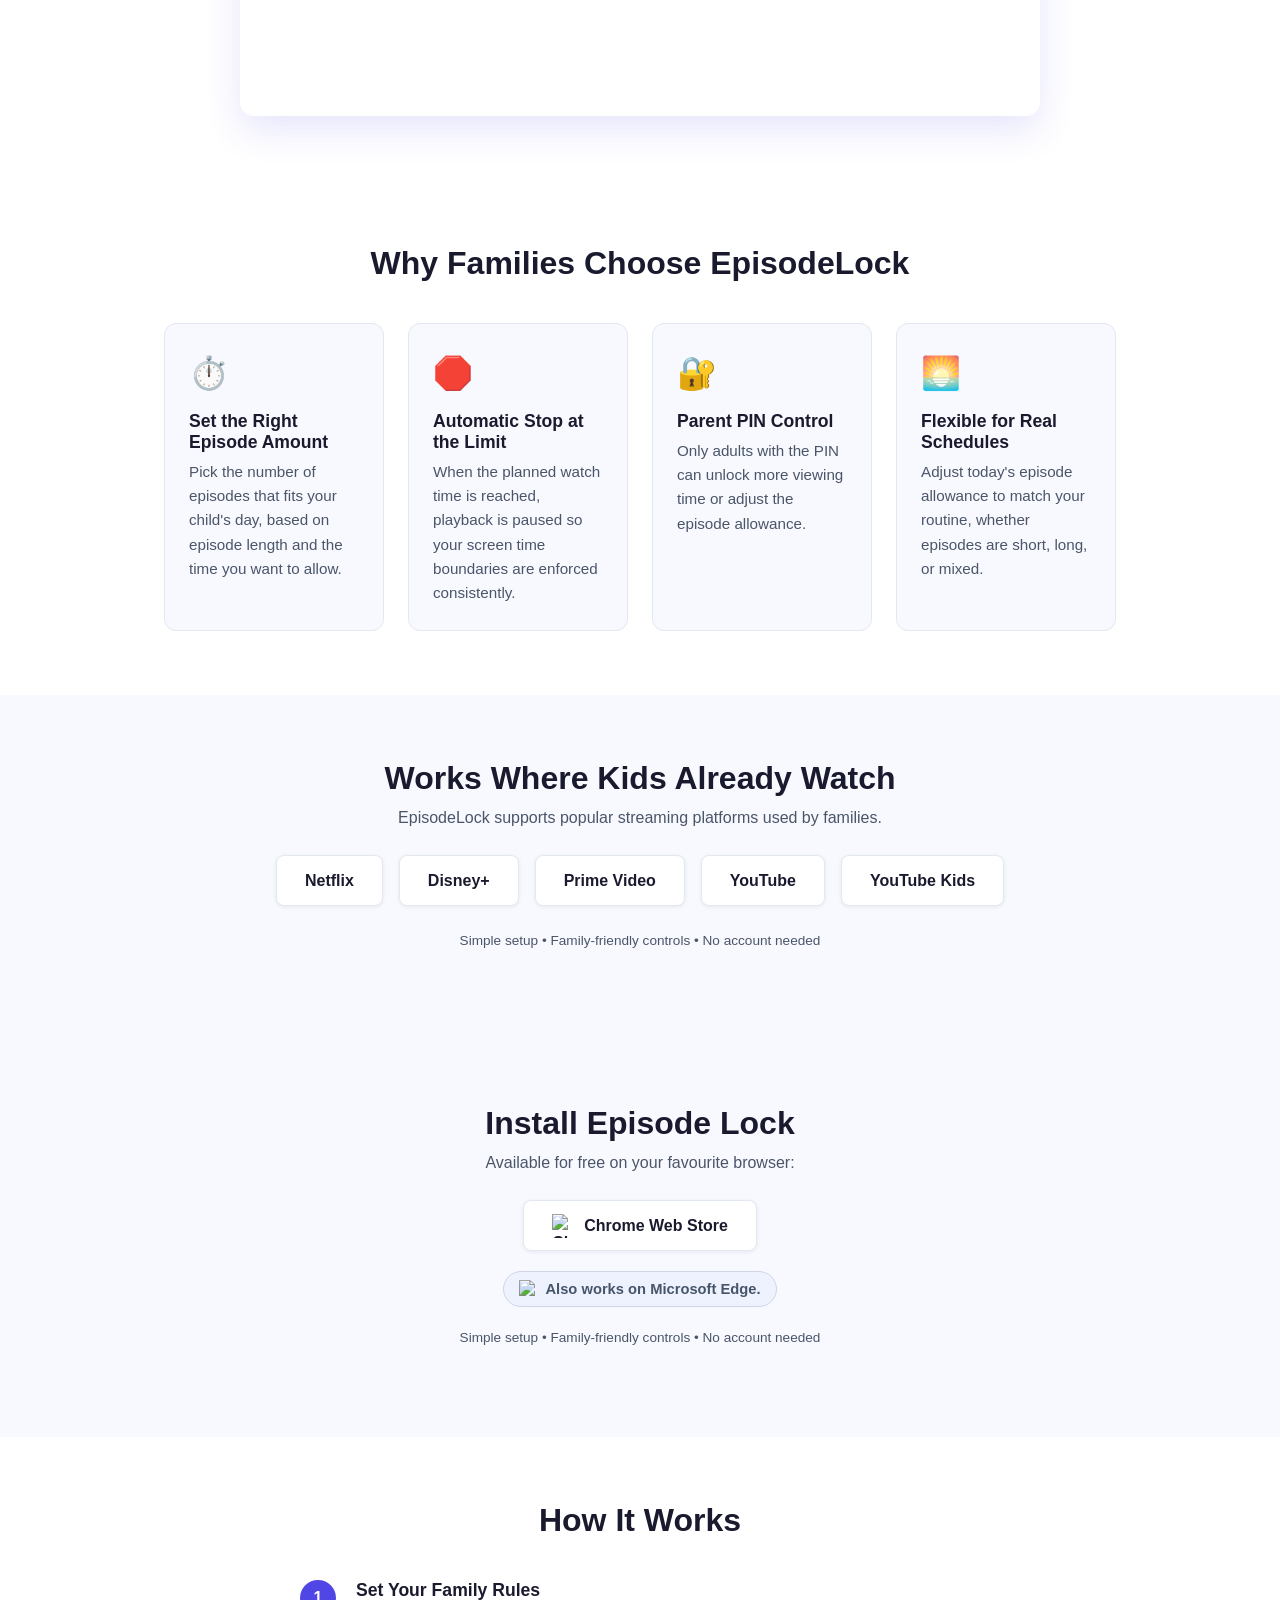
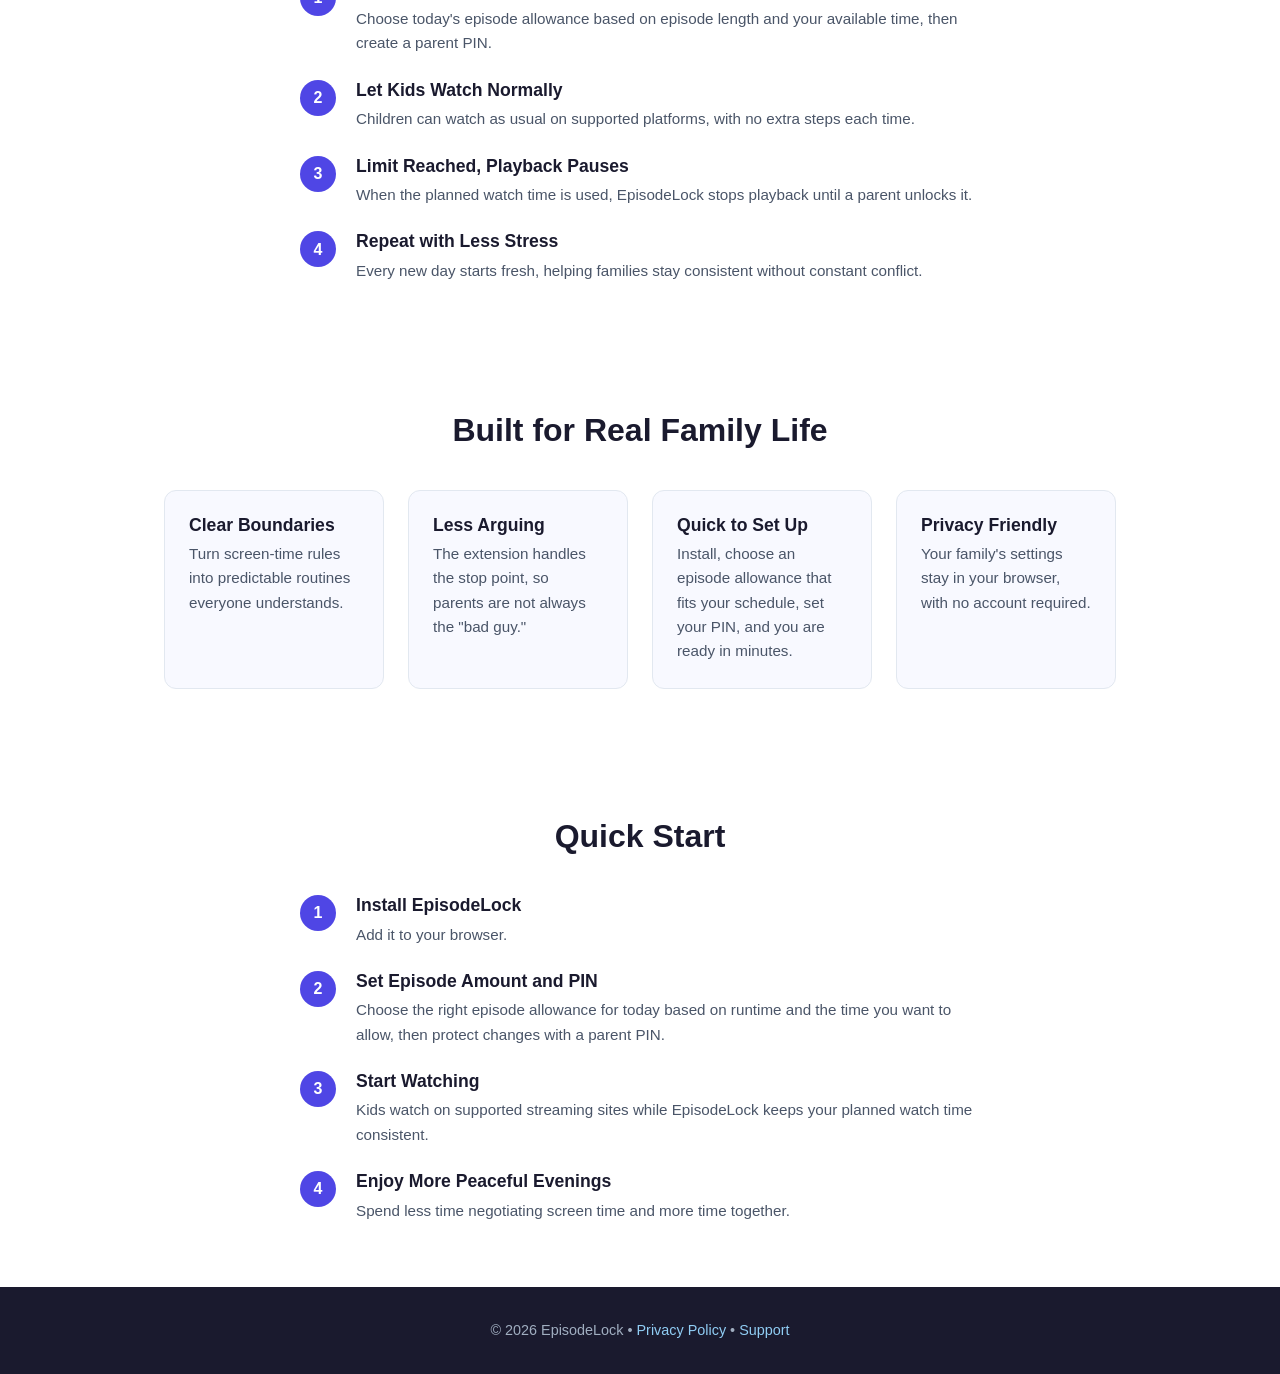
==== commit c59178ee: "Add promotional video section to EN and ES landing pages Agent-Logs-Url: https://github.com/jorsang1" ====
--- a/index.html
+++ b/index.html
@@ -97,6 +97,22 @@
       </div>
     </section>
 
+    <section class="video-section" id="video">
+      <div class="container">
+        <h2>See EpisodeLock in Action</h2>
+        <p class="video-subtitle">Watch how easy it is to set up episode limits and keep your family's streaming routine on track.</p>
+        <div class="video-wrapper">
+          <!-- Replace VIDEO_ID with your YouTube video ID, e.g. dQw4w9WgXcQ -->
+          <iframe
+            src="https://www.youtube.com/embed/VIDEO_ID?rel=0&modestbranding=1"
+            title="EpisodeLock – How It Works"
+            allow="accelerometer; autoplay; clipboard-write; encrypted-media; gyroscope; picture-in-picture"
+            allowfullscreen>
+          </iframe>
+        </div>
+      </div>
+    </section>
+
     <section class="features" id="features">
       <div class="container">
         <h2>Why Families Choose EpisodeLock</h2>
--- a/style.css
+++ b/style.css
@@ -556,6 +556,44 @@
   font-style: normal;
 }
 
+/* ----- Video Section ----- */
+.video-section {
+  padding: 4rem 0;
+  background: #fff;
+  text-align: center;
+}
+
+.video-section h2 {
+  margin-bottom: 0.75rem;
+}
+
+.video-section .video-subtitle {
+  color: #4a5568;
+  margin: 0 auto 2rem;
+  max-width: 640px;
+}
+
+.video-wrapper {
+  position: relative;
+  padding-bottom: 56.25%; /* 16:9 aspect ratio */
+  height: 0;
+  overflow: hidden;
+  max-width: 800px;
+  margin: 0 auto;
+  border-radius: 14px;
+  box-shadow: 0 14px 36px rgba(79, 70, 229, 0.14);
+}
+
+.video-wrapper iframe {
+  position: absolute;
+  top: 0;
+  left: 0;
+  width: 100%;
+  height: 100%;
+  border: 0;
+  border-radius: 14px;
+}
+
 /* ----- Responsive ----- */
 @media (max-width: 600px) {
   .site-header .container {
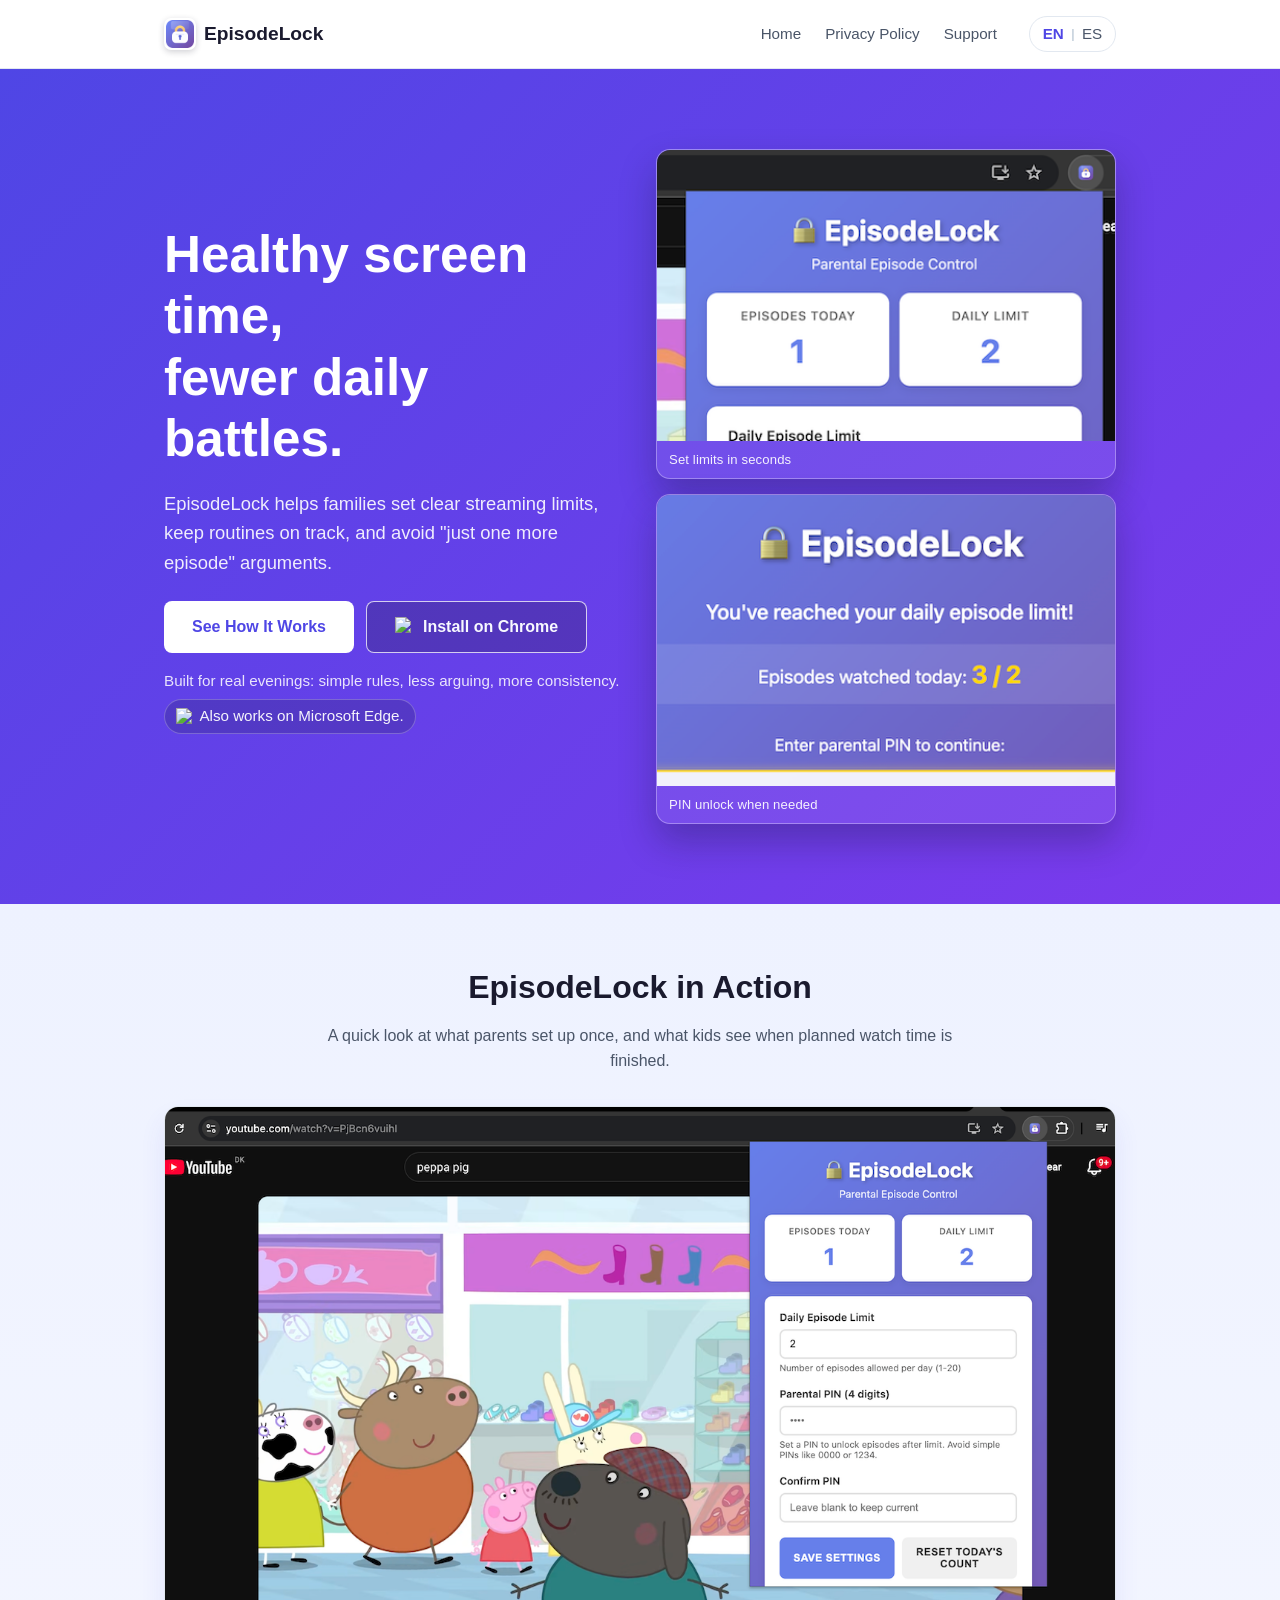
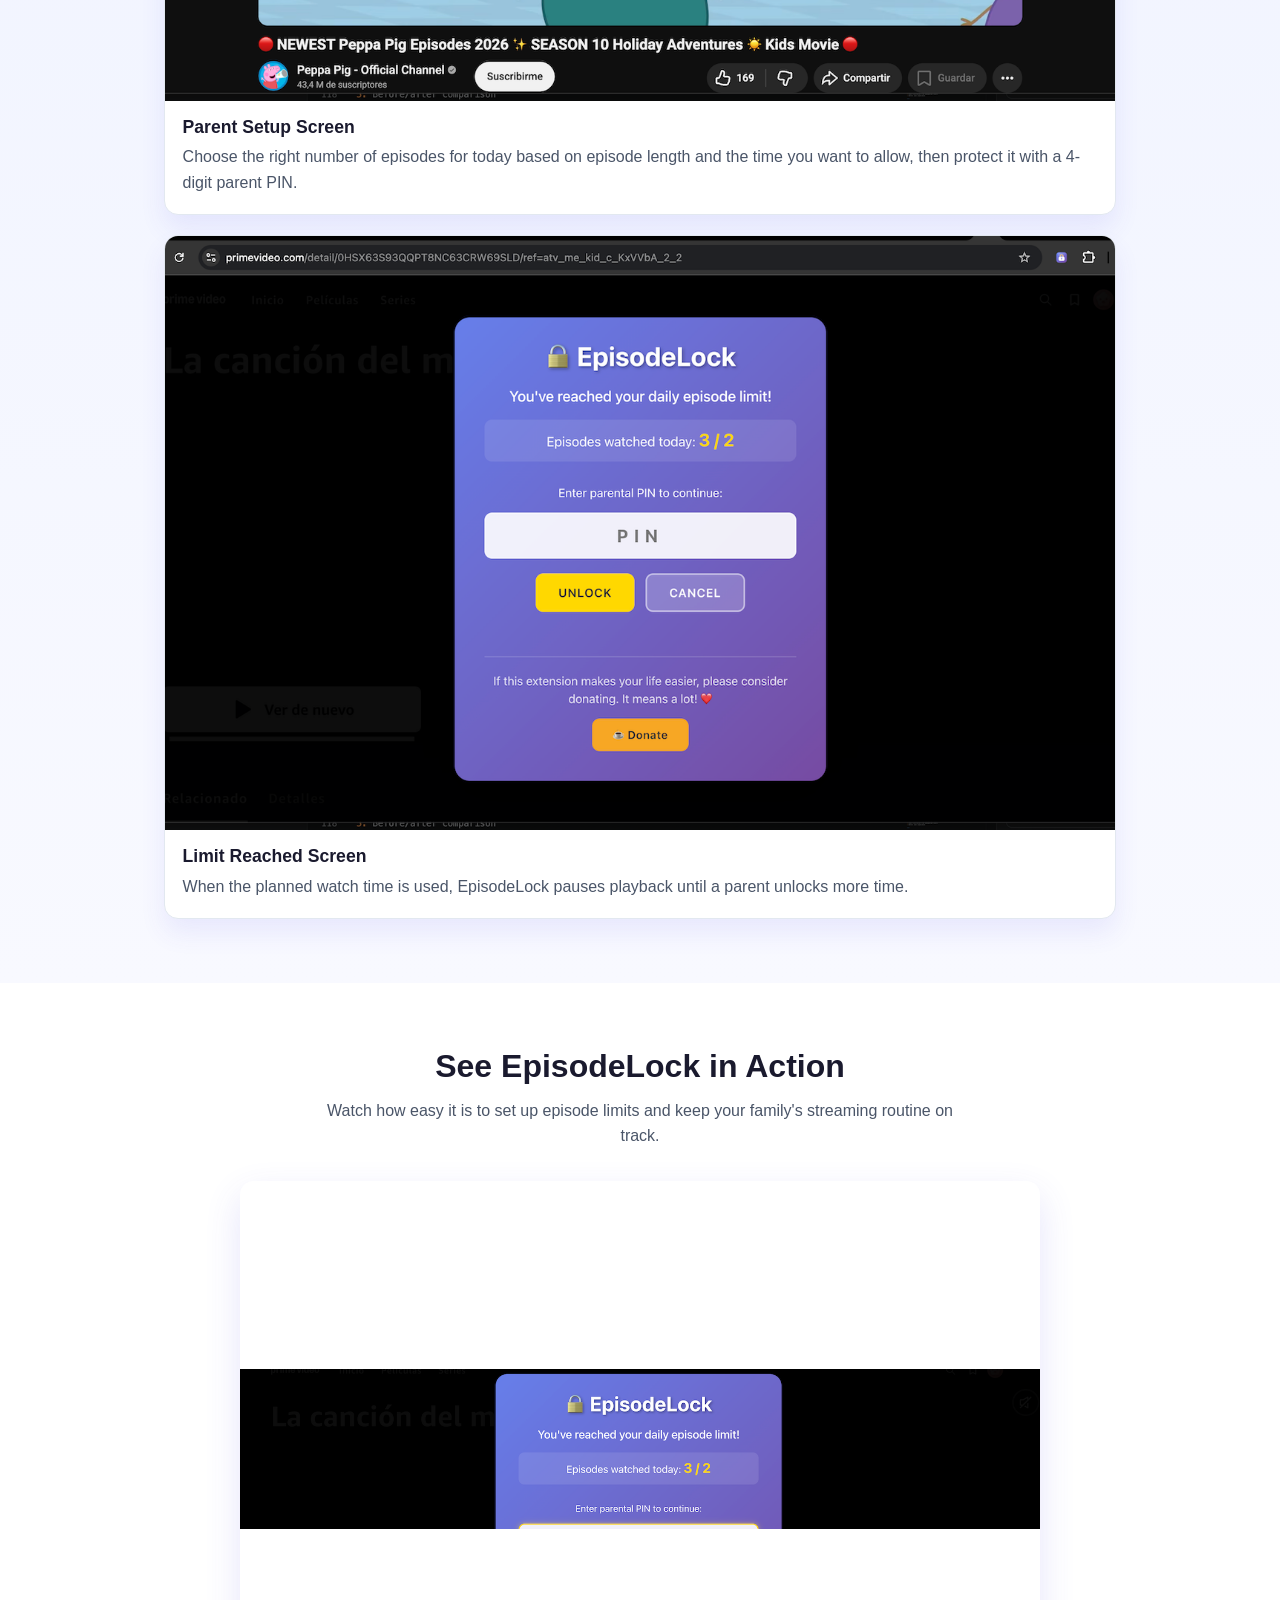
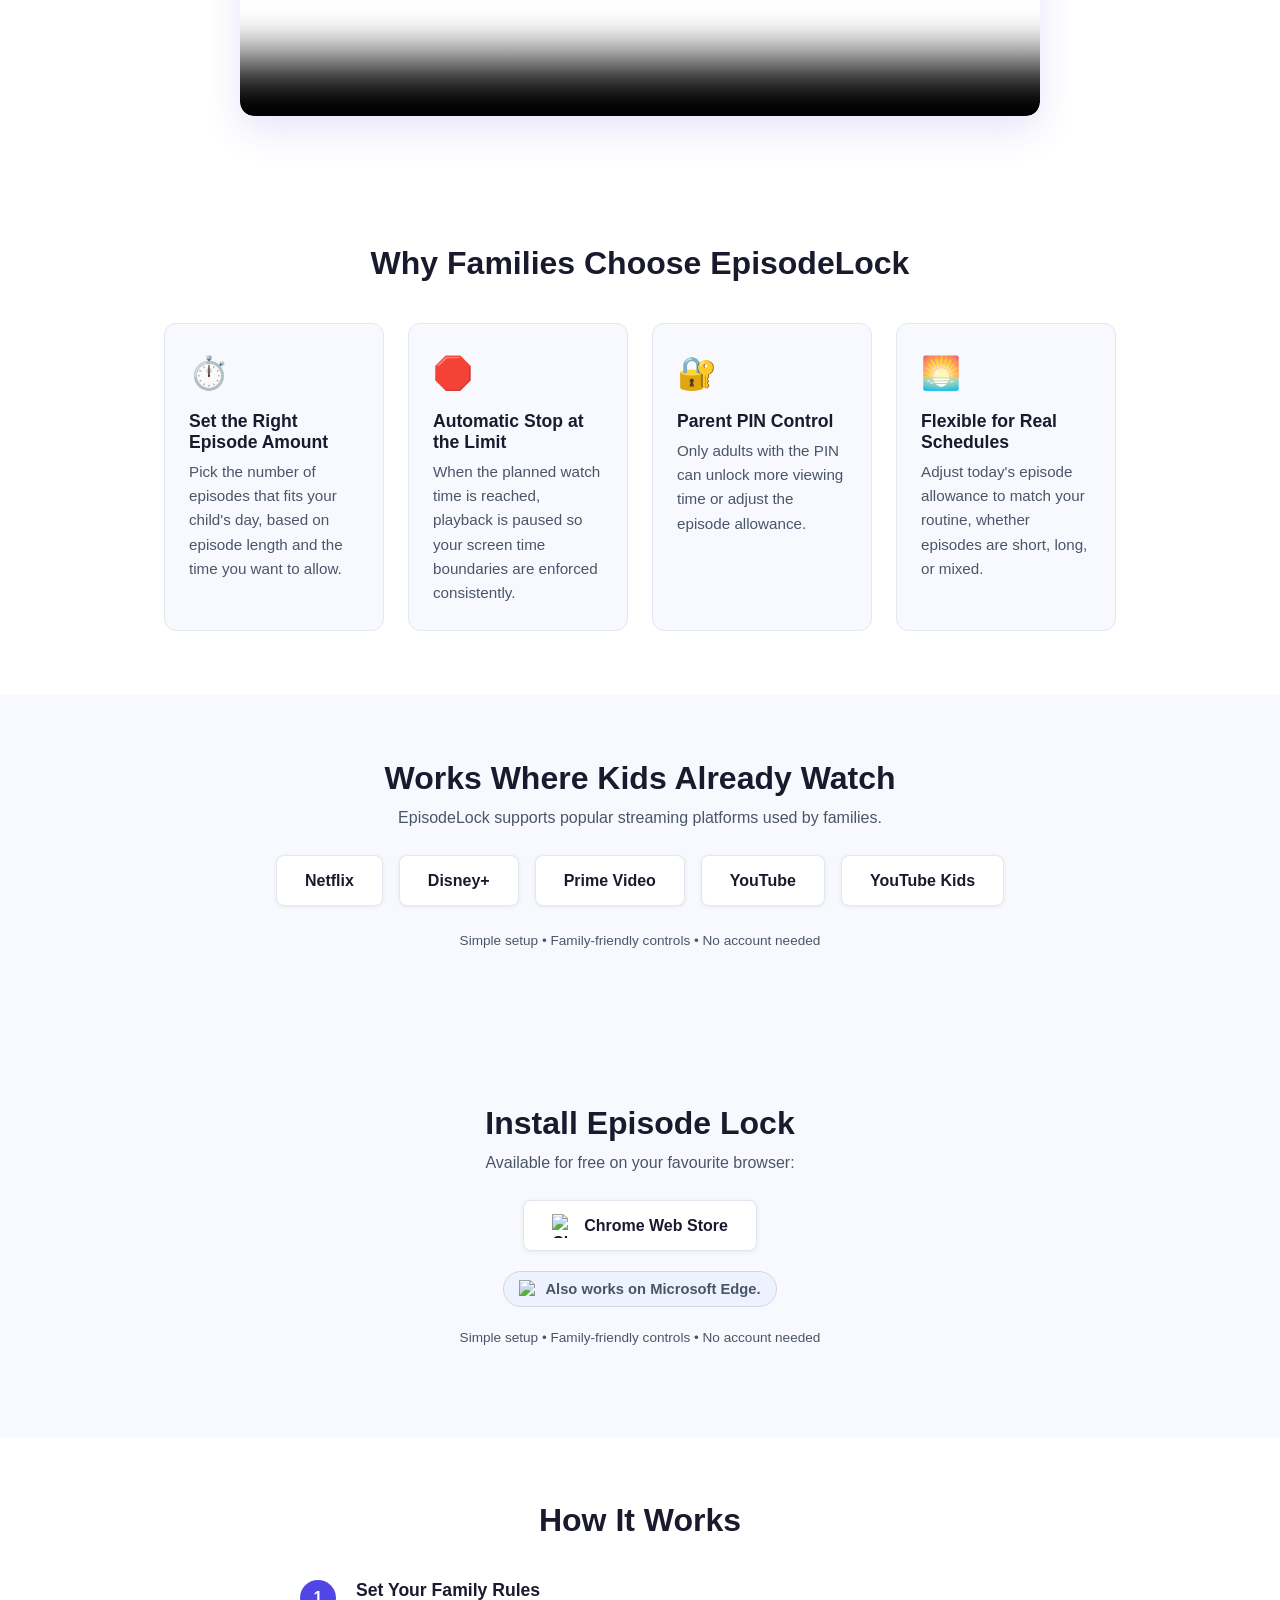
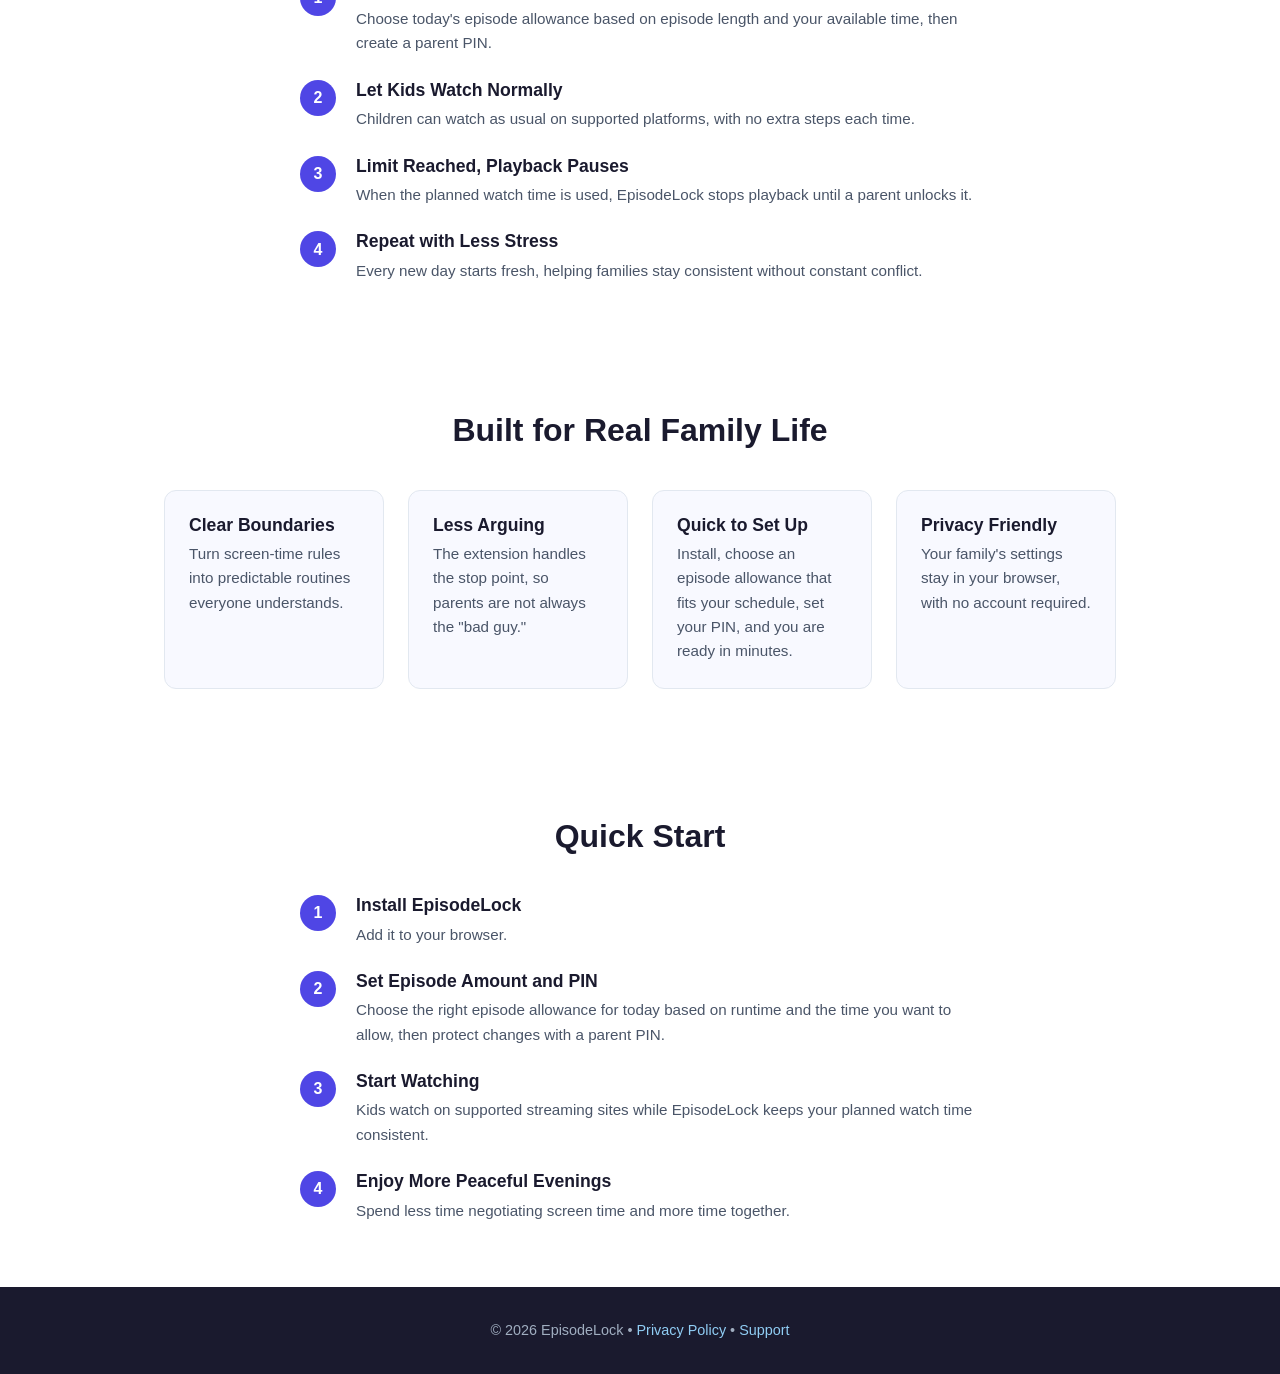
==== commit df83876e: "Add generated promotional video and update video section to use HTML5 player Agent-Logs-Url: https:/" ====
--- a/index.html
+++ b/index.html
@@ -100,15 +100,16 @@
     <section class="video-section" id="video">
       <div class="container">
         <h2>See EpisodeLock in Action</h2>
-        <p class="video-subtitle">Watch how easy it is to set up episode limits and keep your family's streaming routine on track.</p>
+        <p class="video-subtitle">Watch how easy it is to set up episode limits and keep your family&apos;s streaming routine on track.</p>
         <div class="video-wrapper">
-          <!-- Replace VIDEO_ID with your YouTube video ID, e.g. dQw4w9WgXcQ -->
-          <iframe
-            src="https://www.youtube.com/embed/VIDEO_ID?rel=0&modestbranding=1"
-            title="EpisodeLock – How It Works"
-            allow="accelerometer; autoplay; clipboard-write; encrypted-media; gyroscope; picture-in-picture"
-            allowfullscreen>
-          </iframe>
+          <video
+            src="videos/episodelock-promo.mp4"
+            controls
+            preload="metadata"
+            poster="images/episodelock-1400x280.png"
+            aria-label="EpisodeLock promotional video – how it works">
+            Your browser does not support the video tag.
+          </video>
         </div>
       </div>
     </section>
--- a/style.css
+++ b/style.css
@@ -584,7 +584,8 @@
   box-shadow: 0 14px 36px rgba(79, 70, 229, 0.14);
 }
 
-.video-wrapper iframe {
+.video-wrapper iframe,
+.video-wrapper video {
   position: absolute;
   top: 0;
   left: 0;
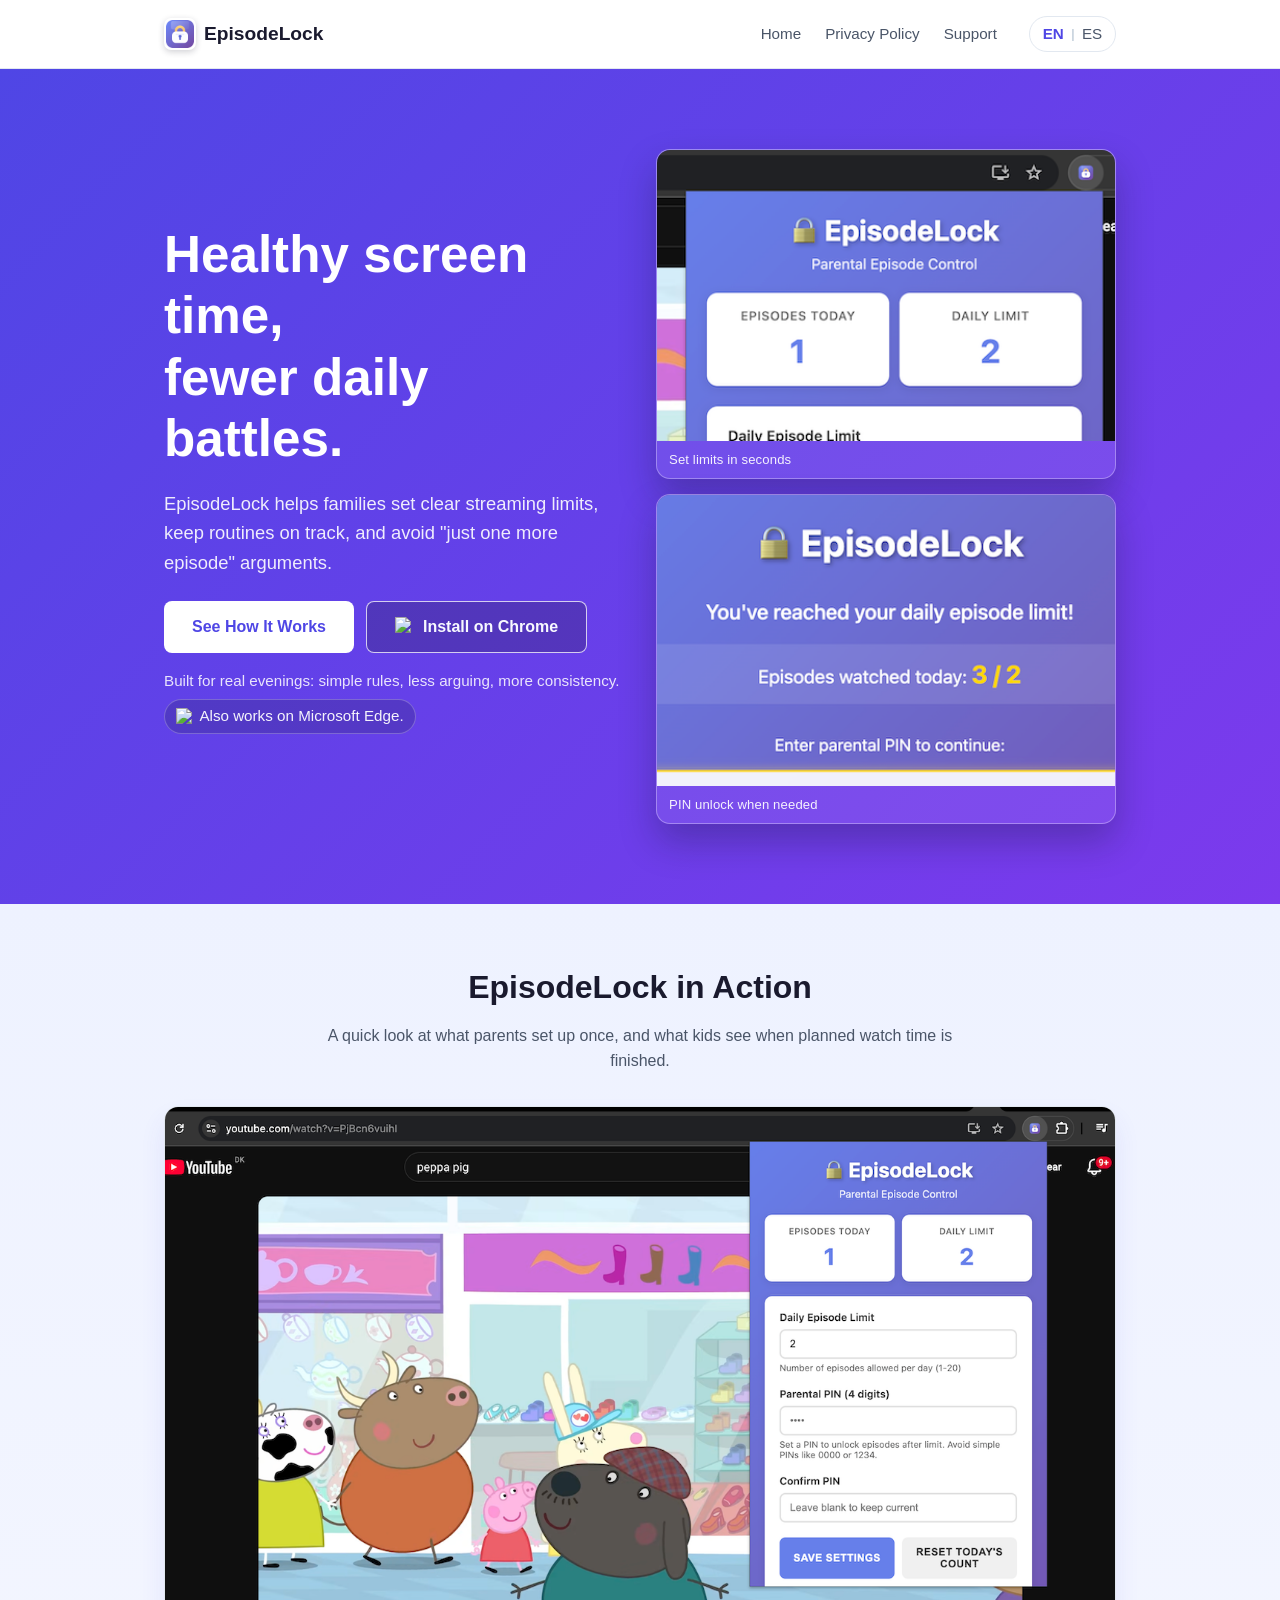
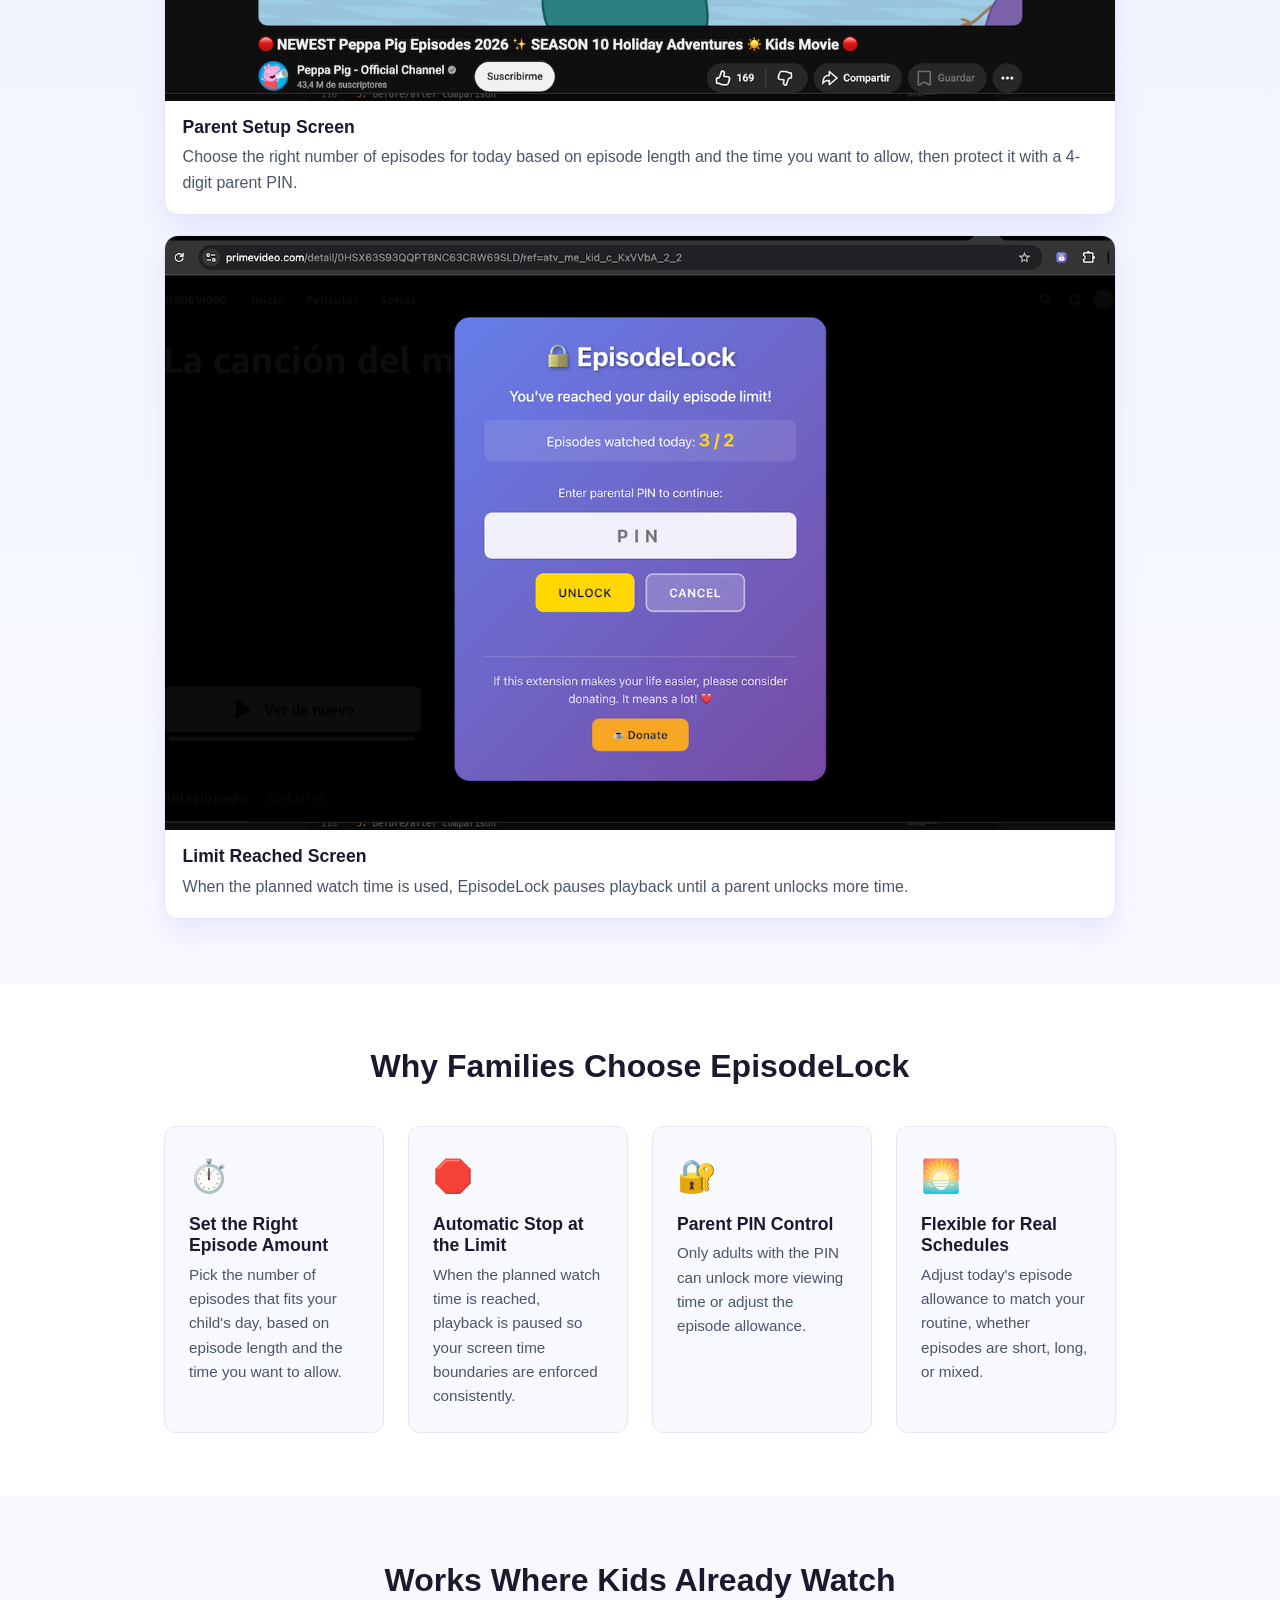
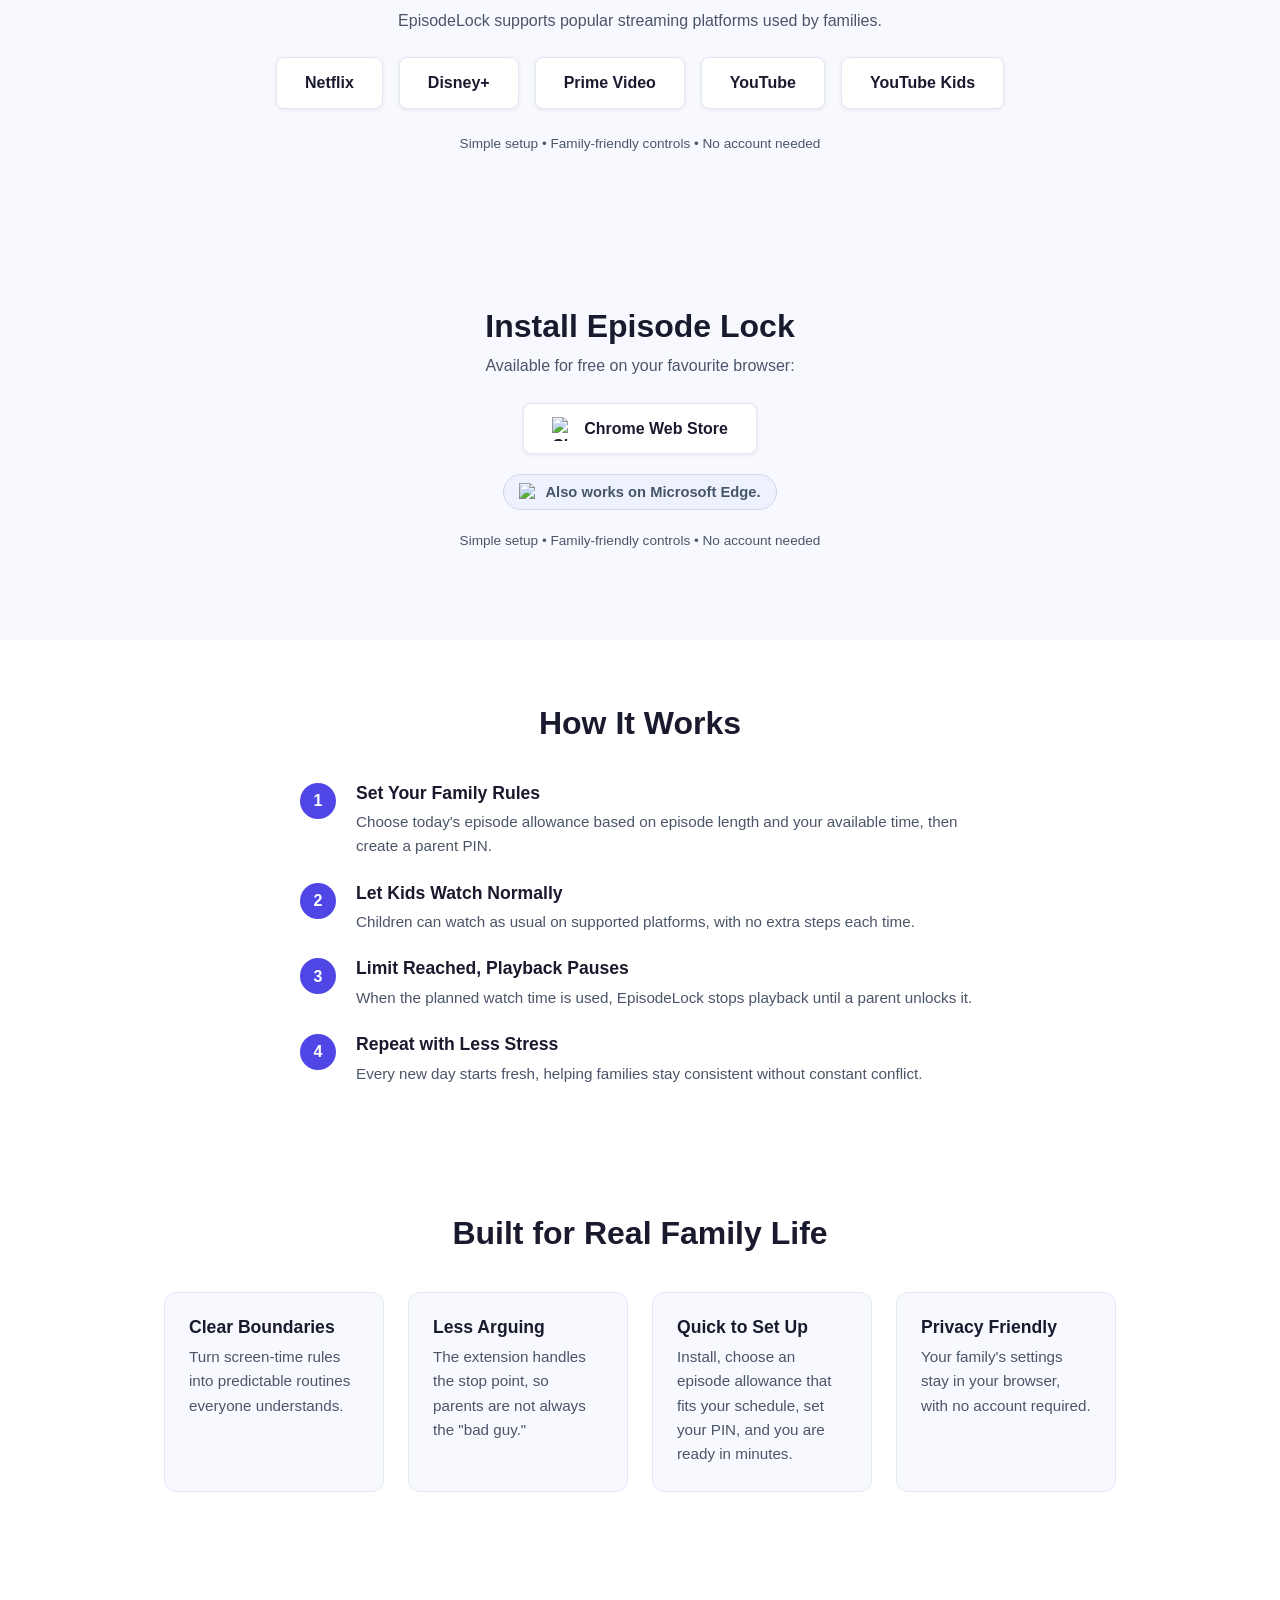
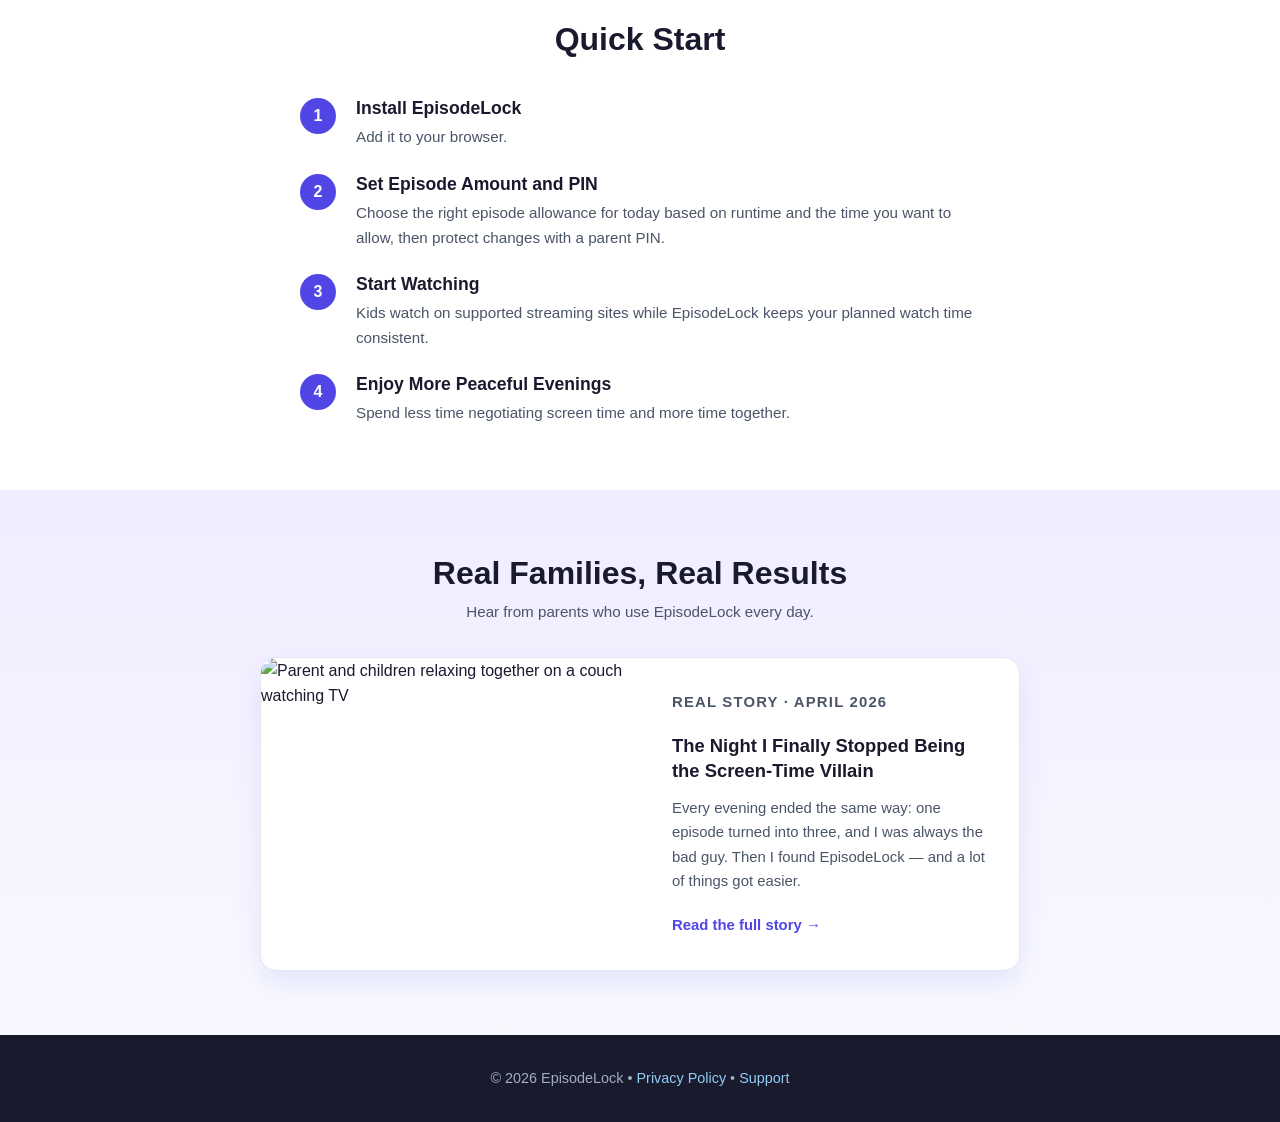
==== commit 5af0a005: "feat: add parent story pages and homepage teasers (EN + ES) Agent-Logs-Url: https://github.com/jorsa" ====
--- a/index.html
+++ b/index.html
@@ -97,23 +97,6 @@
       </div>
     </section>
 
-    <section class="video-section" id="video">
-      <div class="container">
-        <h2>See EpisodeLock in Action</h2>
-        <p class="video-subtitle">Watch how easy it is to set up episode limits and keep your family&apos;s streaming routine on track.</p>
-        <div class="video-wrapper">
-          <video
-            src="videos/episodelock-promo.mp4"
-            controls
-            preload="metadata"
-            poster="images/episodelock-1400x280.png"
-            aria-label="EpisodeLock promotional video – how it works">
-            Your browser does not support the video tag.
-          </video>
-        </div>
-      </div>
-    </section>
-
     <section class="features" id="features">
       <div class="container">
         <h2>Why Families Choose EpisodeLock</h2>
@@ -273,6 +256,29 @@
         </ol>
       </div>
     </section>
+    <section class="story-teaser" id="real-stories">
+      <div class="container">
+        <h2>Real Families, Real Results</h2>
+        <p class="story-teaser-subtitle">Hear from parents who use EpisodeLock every day.</p>
+        <div class="story-card">
+          <div class="story-card-image">
+            <img
+              src="https://images.unsplash.com/photo-1593359393779-be60a1d44ef4?auto=format&fit=crop&w=600&q=80"
+              alt="Parent and children relaxing together on a couch watching TV"
+              width="600"
+              height="400"
+              loading="lazy"
+            />
+          </div>
+          <div class="story-card-body">
+            <p class="story-card-label">Real Story · April 2026</p>
+            <h3>The Night I Finally Stopped Being the Screen-Time Villain</h3>
+            <p>Every evening ended the same way: one episode turned into three, and I was always the bad guy. Then I found EpisodeLock — and a lot of things got easier.</p>
+            <a href="story.html" class="story-read-more">Read the full story →</a>
+          </div>
+        </div>
+      </div>
+    </section>
   </main>
 
   <footer class="site-footer">
--- a/style.css
+++ b/style.css
@@ -556,43 +556,210 @@
   font-style: normal;
 }
 
-/* ----- Video Section ----- */
-.video-section {
+/* ----- Blog / Story page ----- */
+.blog-post {
+  padding: 3rem 0 5rem;
+}
+
+.blog-header {
+  max-width: 720px;
+  margin: 0 auto 2rem;
+  text-align: center;
+}
+
+.blog-meta {
+  font-size: 0.85rem;
+  font-weight: 600;
+  color: #4f46e5;
+  text-transform: uppercase;
+  letter-spacing: 0.08em;
+  margin-bottom: 0.75rem;
+}
+
+.blog-header h1 {
+  font-size: clamp(1.6rem, 4vw, 2.4rem);
+  margin-bottom: 0.75rem;
+  color: #1a1a2e;
+}
+
+.blog-byline {
+  font-size: 0.9rem;
+  color: #718096;
+}
+
+.blog-hero-image {
+  max-width: 820px;
+  margin: 0 auto 2.5rem;
+  border-radius: 16px;
+  overflow: hidden;
+  box-shadow: 0 18px 40px rgba(79, 70, 229, 0.12);
+}
+
+.blog-hero-image img {
+  width: 100%;
+  height: auto;
+  display: block;
+}
+
+.blog-hero-image figcaption {
+  font-size: 0.78rem;
+  color: #a0aec0;
+  text-align: right;
+  padding: 0.4rem 0.75rem;
+  background: #f8f9ff;
+}
+
+.blog-hero-image figcaption a {
+  color: #a0aec0;
+}
+
+.blog-body {
+  max-width: 680px;
+  margin: 0 auto;
+  font-size: 1.05rem;
+  line-height: 1.75;
+  color: #2d3748;
+}
+
+.blog-body p {
+  margin-bottom: 1.25rem;
+}
+
+.blog-body h2 {
+  font-size: 1.3rem;
+  color: #1a1a2e;
+  margin-top: 2.5rem;
+  margin-bottom: 0.75rem;
+  border-left: 4px solid #4f46e5;
+  padding-left: 0.75rem;
+}
+
+.blog-body em {
+  color: #4f46e5;
+  font-style: italic;
+}
+
+.blog-cta {
+  max-width: 680px;
+  margin: 3rem auto 0;
+  padding: 2rem;
+  background: linear-gradient(135deg, #4f46e5 0%, #7c3aed 100%);
+  border-radius: 16px;
+  text-align: center;
+  color: #fff;
+}
+
+.blog-cta p {
+  font-size: 1.1rem;
+  font-weight: 600;
+  margin-bottom: 1.25rem;
+}
+
+.blog-cta .btn-primary {
+  background: #fff;
+  color: #4f46e5;
+  font-size: 1rem;
+}
+
+.blog-cta-back {
+  display: block;
+  margin-top: 1rem;
+  font-size: 0.88rem;
+  color: rgba(255, 255, 255, 0.8);
+}
+
+.blog-cta-back:hover {
+  color: #fff;
+  text-decoration: none;
+}
+
+/* ----- Story Teaser (homepage section) ----- */
+.story-teaser {
   padding: 4rem 0;
+  background: linear-gradient(180deg, #f0edff 0%, #f8f9ff 100%);
+}
+
+.story-teaser h2 {
+  text-align: center;
+  margin-bottom: 0.5rem;
+}
+
+.story-teaser-subtitle {
+  text-align: center;
+  color: #4a5568;
+  margin-bottom: 2rem;
+  font-size: 0.95rem;
+}
+
+.story-card {
+  max-width: 760px;
+  margin: 0 auto;
   background: #fff;
-  text-align: center;
-}
-
-.video-section h2 {
-  margin-bottom: 0.75rem;
-}
-
-.video-section .video-subtitle {
-  color: #4a5568;
-  margin: 0 auto 2rem;
-  max-width: 640px;
-}
-
-.video-wrapper {
-  position: relative;
-  padding-bottom: 56.25%; /* 16:9 aspect ratio */
-  height: 0;
+  border: 1px solid #e2e8f0;
+  border-radius: 16px;
   overflow: hidden;
-  max-width: 800px;
-  margin: 0 auto;
-  border-radius: 14px;
-  box-shadow: 0 14px 36px rgba(79, 70, 229, 0.14);
-}
-
-.video-wrapper iframe,
-.video-wrapper video {
-  position: absolute;
-  top: 0;
-  left: 0;
+  box-shadow: 0 12px 28px rgba(79, 70, 229, 0.1);
+  display: grid;
+  grid-template-columns: 1fr 1fr;
+}
+
+.story-card-image {
+  overflow: hidden;
+}
+
+.story-card-image img {
   width: 100%;
   height: 100%;
-  border: 0;
-  border-radius: 14px;
+  object-fit: cover;
+  display: block;
+  transition: transform 0.4s ease;
+}
+
+.story-card:hover .story-card-image img {
+  transform: scale(1.03);
+}
+
+.story-card-body {
+  padding: 2rem;
+  display: flex;
+  flex-direction: column;
+  justify-content: center;
+}
+
+.story-card-label {
+  font-size: 0.78rem;
+  font-weight: 700;
+  color: #4f46e5;
+  text-transform: uppercase;
+  letter-spacing: 0.08em;
+  margin-bottom: 0.6rem;
+}
+
+.story-card-body h3 {
+  font-size: 1.15rem;
+  color: #1a1a2e;
+  margin-bottom: 0.75rem;
+  line-height: 1.35;
+}
+
+.story-card-body p {
+  font-size: 0.93rem;
+  color: #4a5568;
+  line-height: 1.65;
+  margin-bottom: 1.25rem;
+}
+
+.story-read-more {
+  font-size: 0.93rem;
+  font-weight: 600;
+  color: #4f46e5;
+  display: inline-flex;
+  align-items: center;
+  gap: 0.3rem;
+}
+
+.story-read-more:hover {
+  text-decoration: underline;
 }
 
 /* ----- Responsive ----- */
@@ -623,4 +790,12 @@
   }
 
   .hero { padding: 3.5rem 0; }
-}
+
+  .story-card {
+    grid-template-columns: 1fr;
+  }
+
+  .story-card-image {
+    height: 200px;
+  }
+}
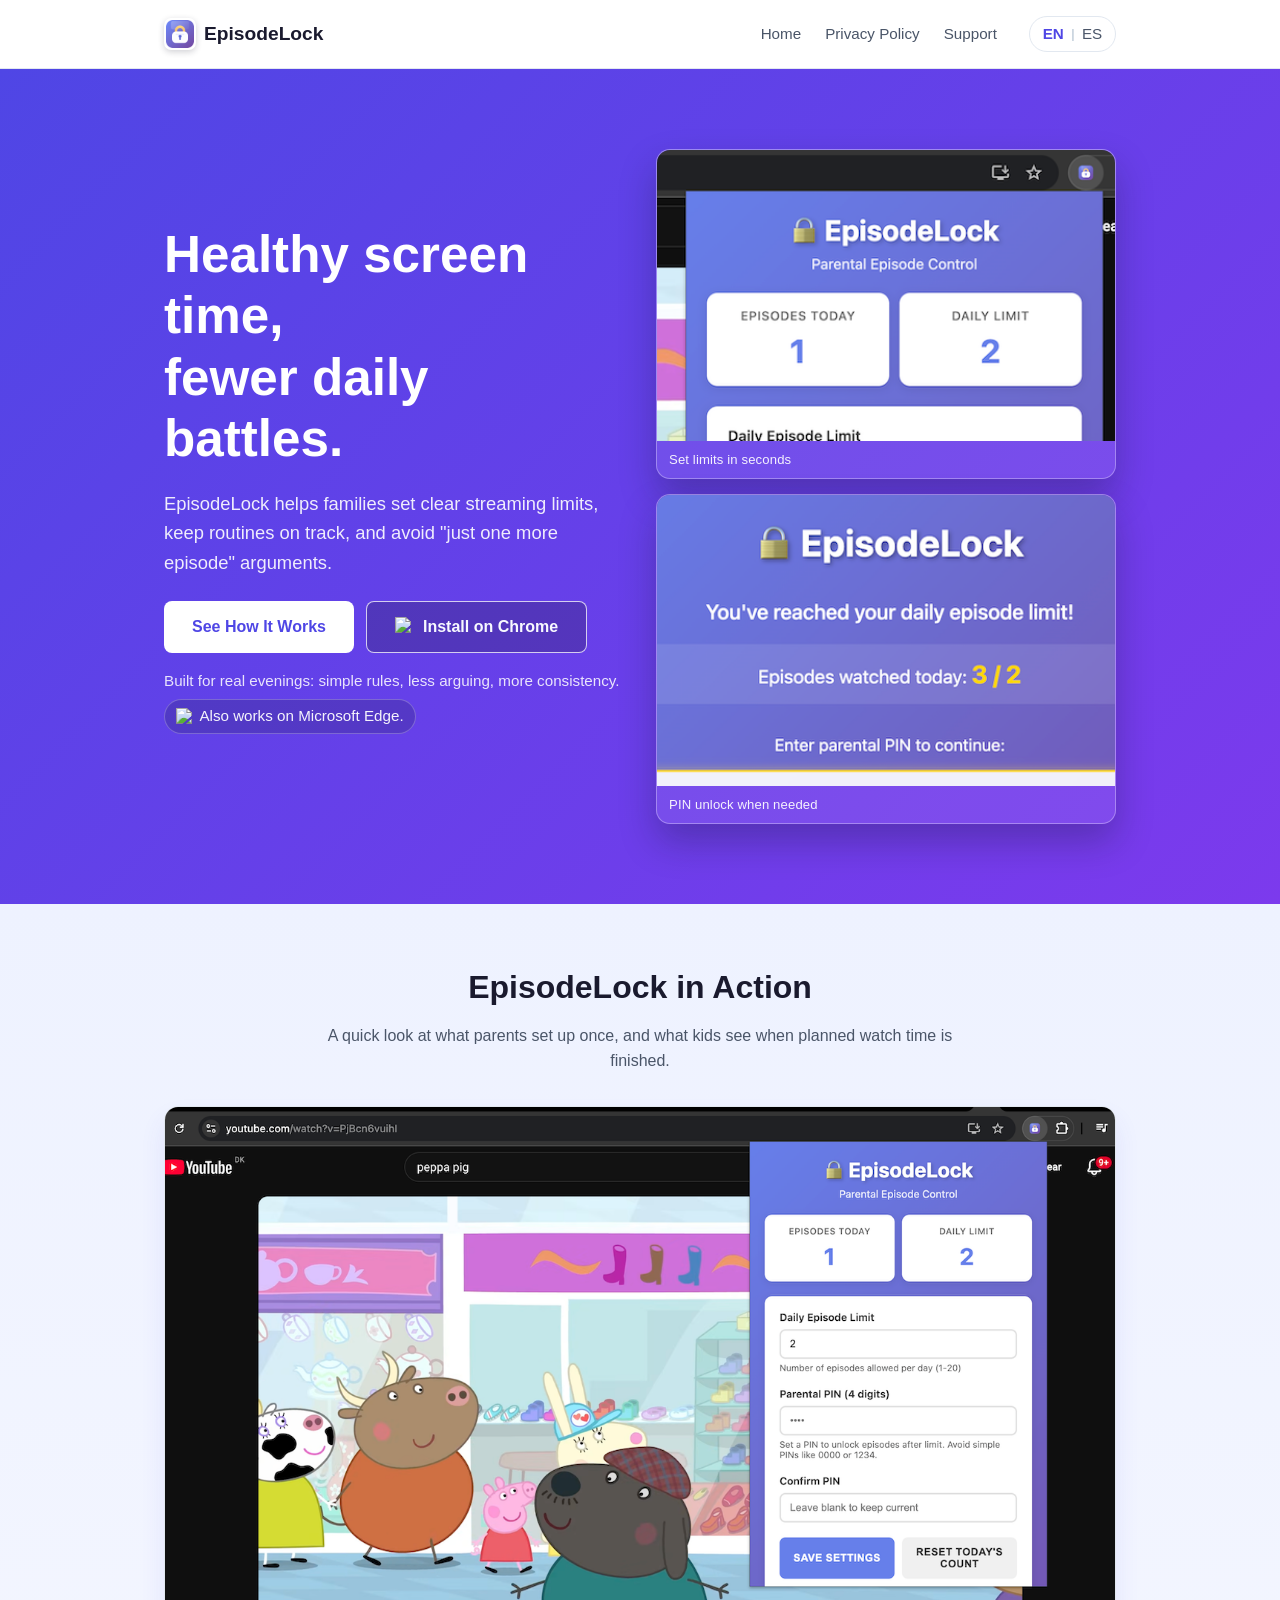
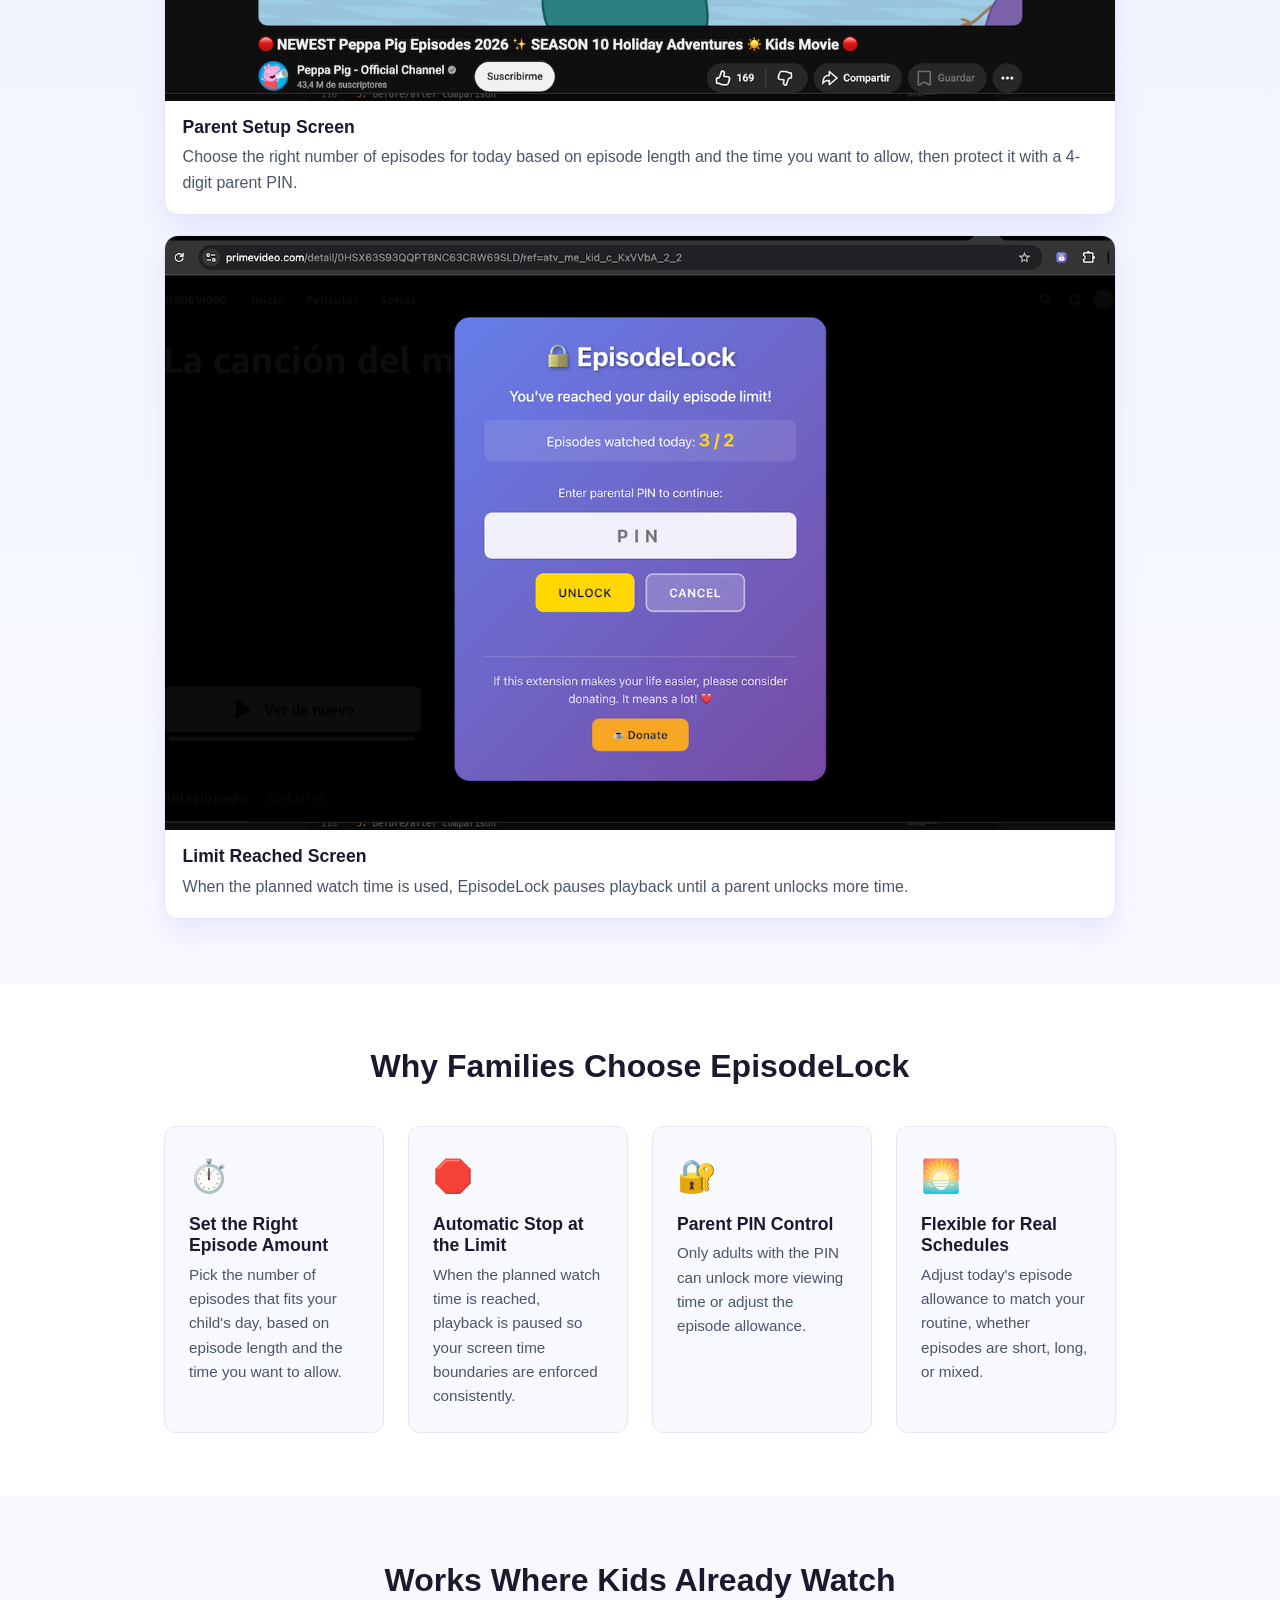
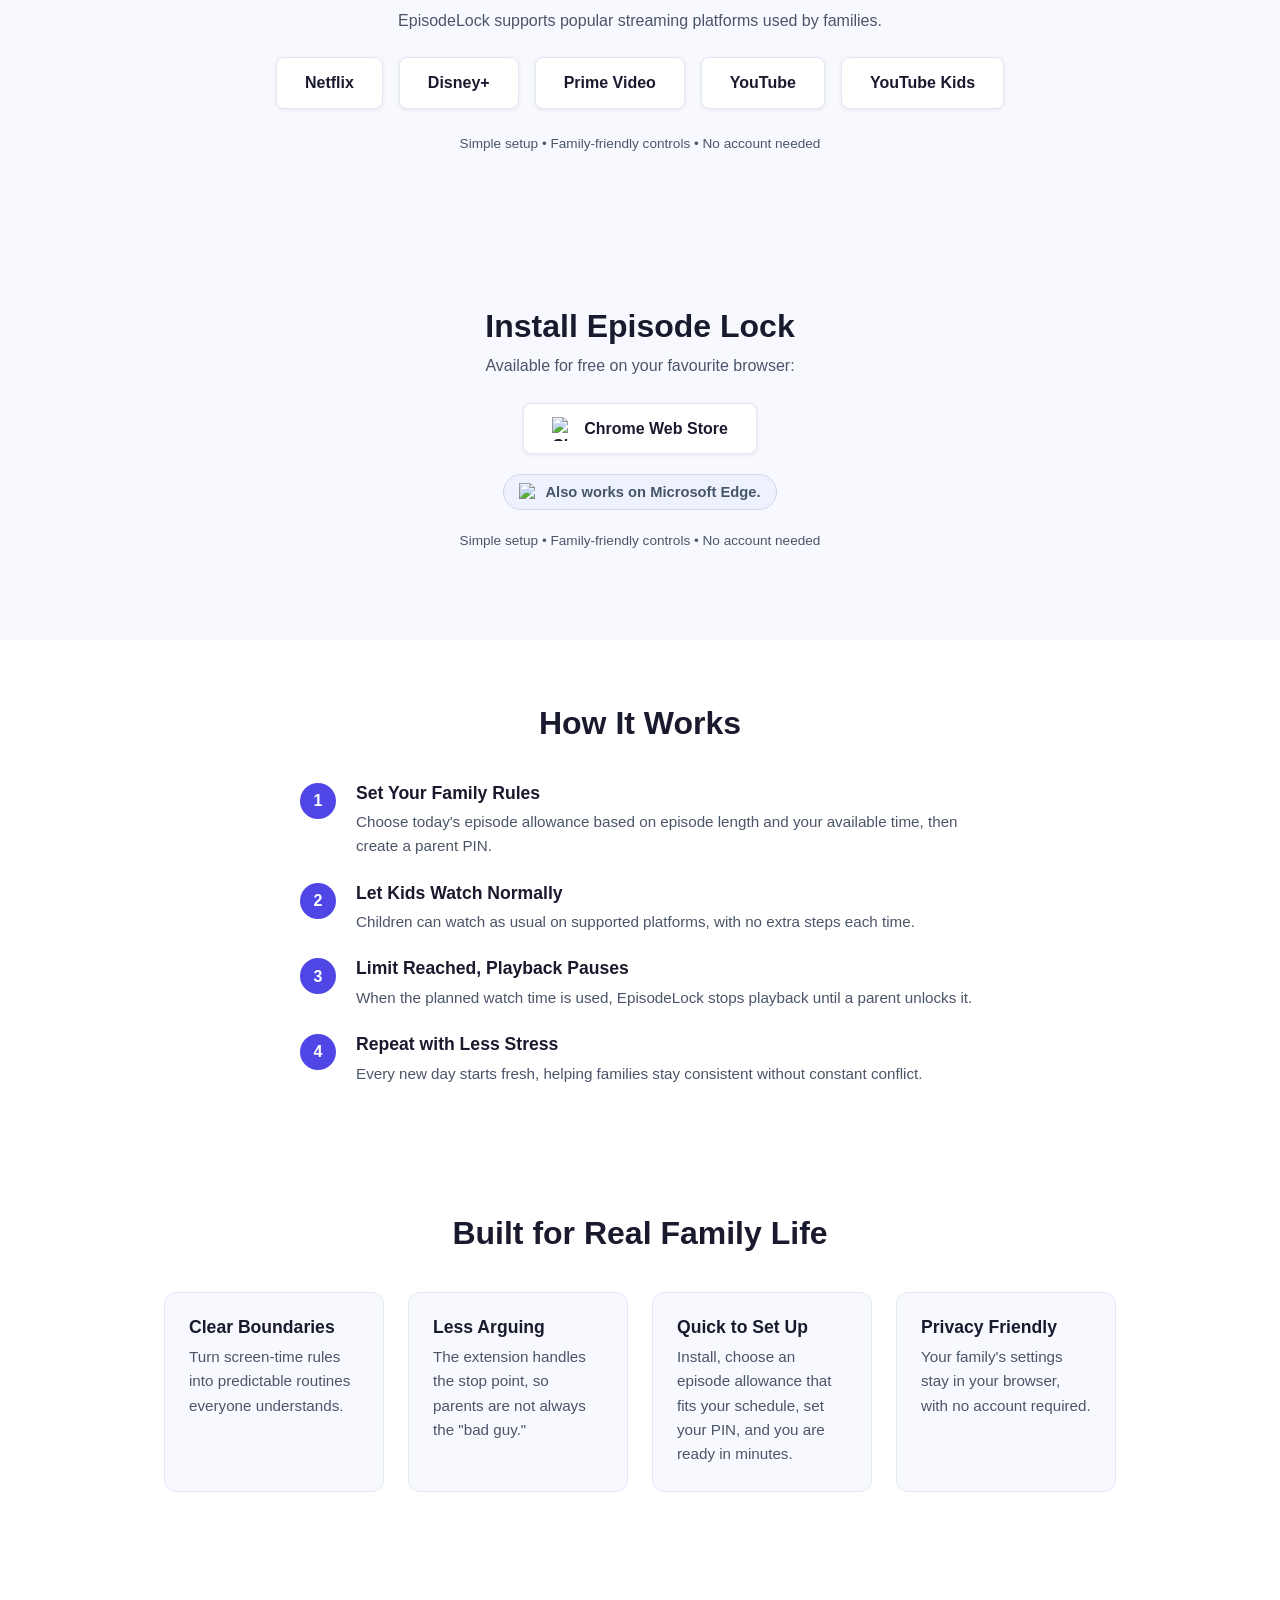
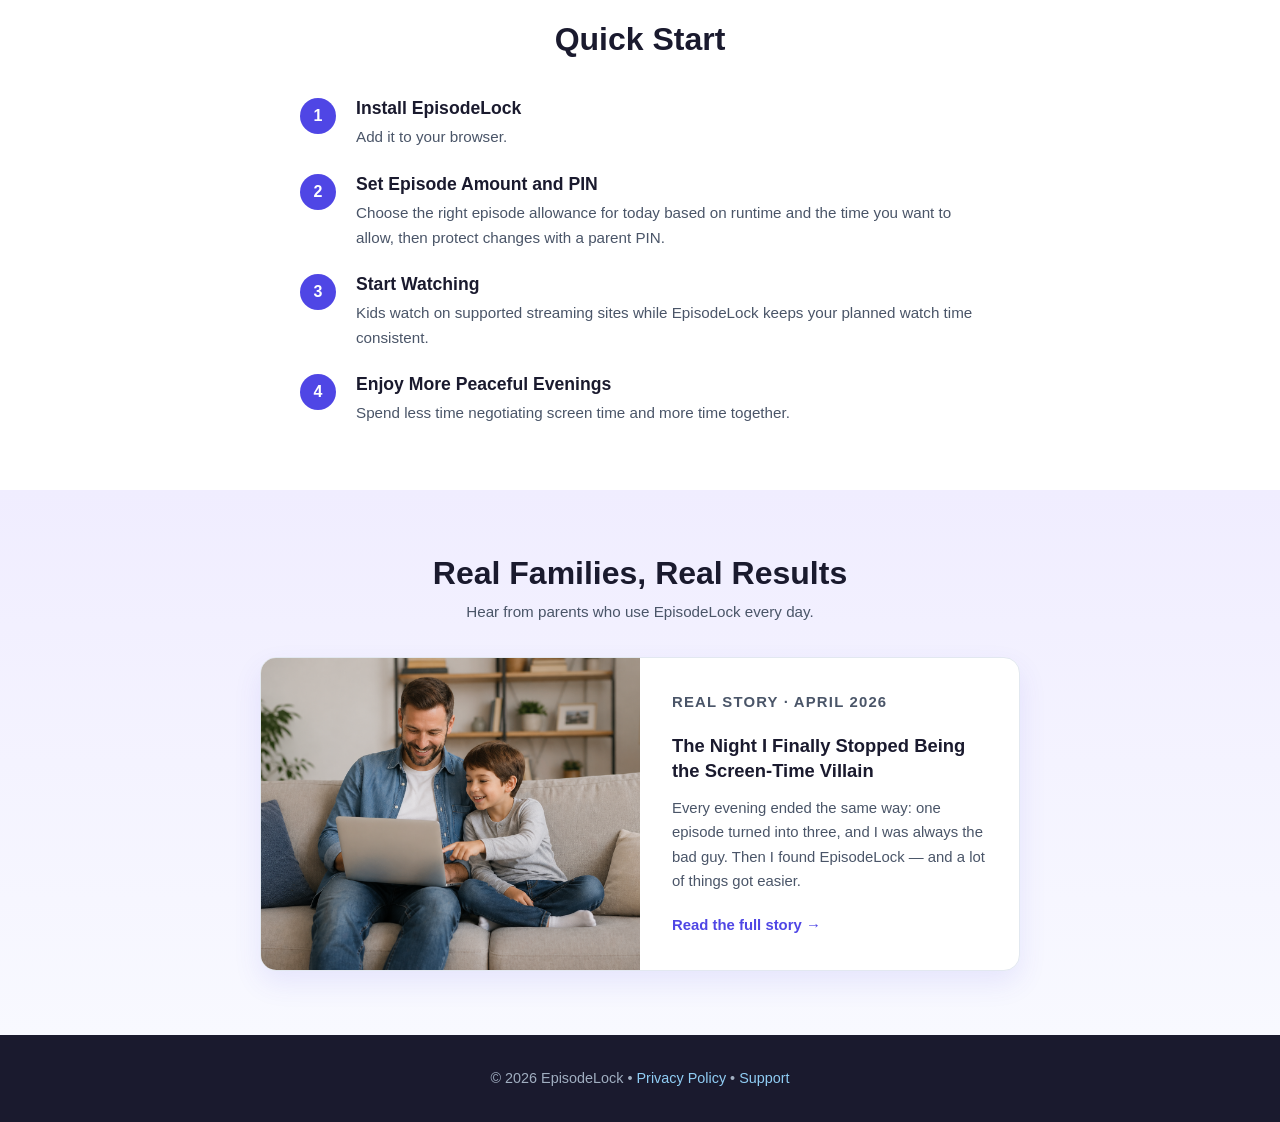
==== commit 77d72591: "add generated image for the story and fix links" ====
--- a/index.html
+++ b/index.html
@@ -263,7 +263,7 @@
         <div class="story-card">
           <div class="story-card-image">
             <img
-              src="https://images.unsplash.com/photo-1593359393779-be60a1d44ef4?auto=format&fit=crop&w=600&q=80"
+              src="./images/story-lucas-and-episode-lock.png"
               alt="Parent and children relaxing together on a couch watching TV"
               width="600"
               height="400"
